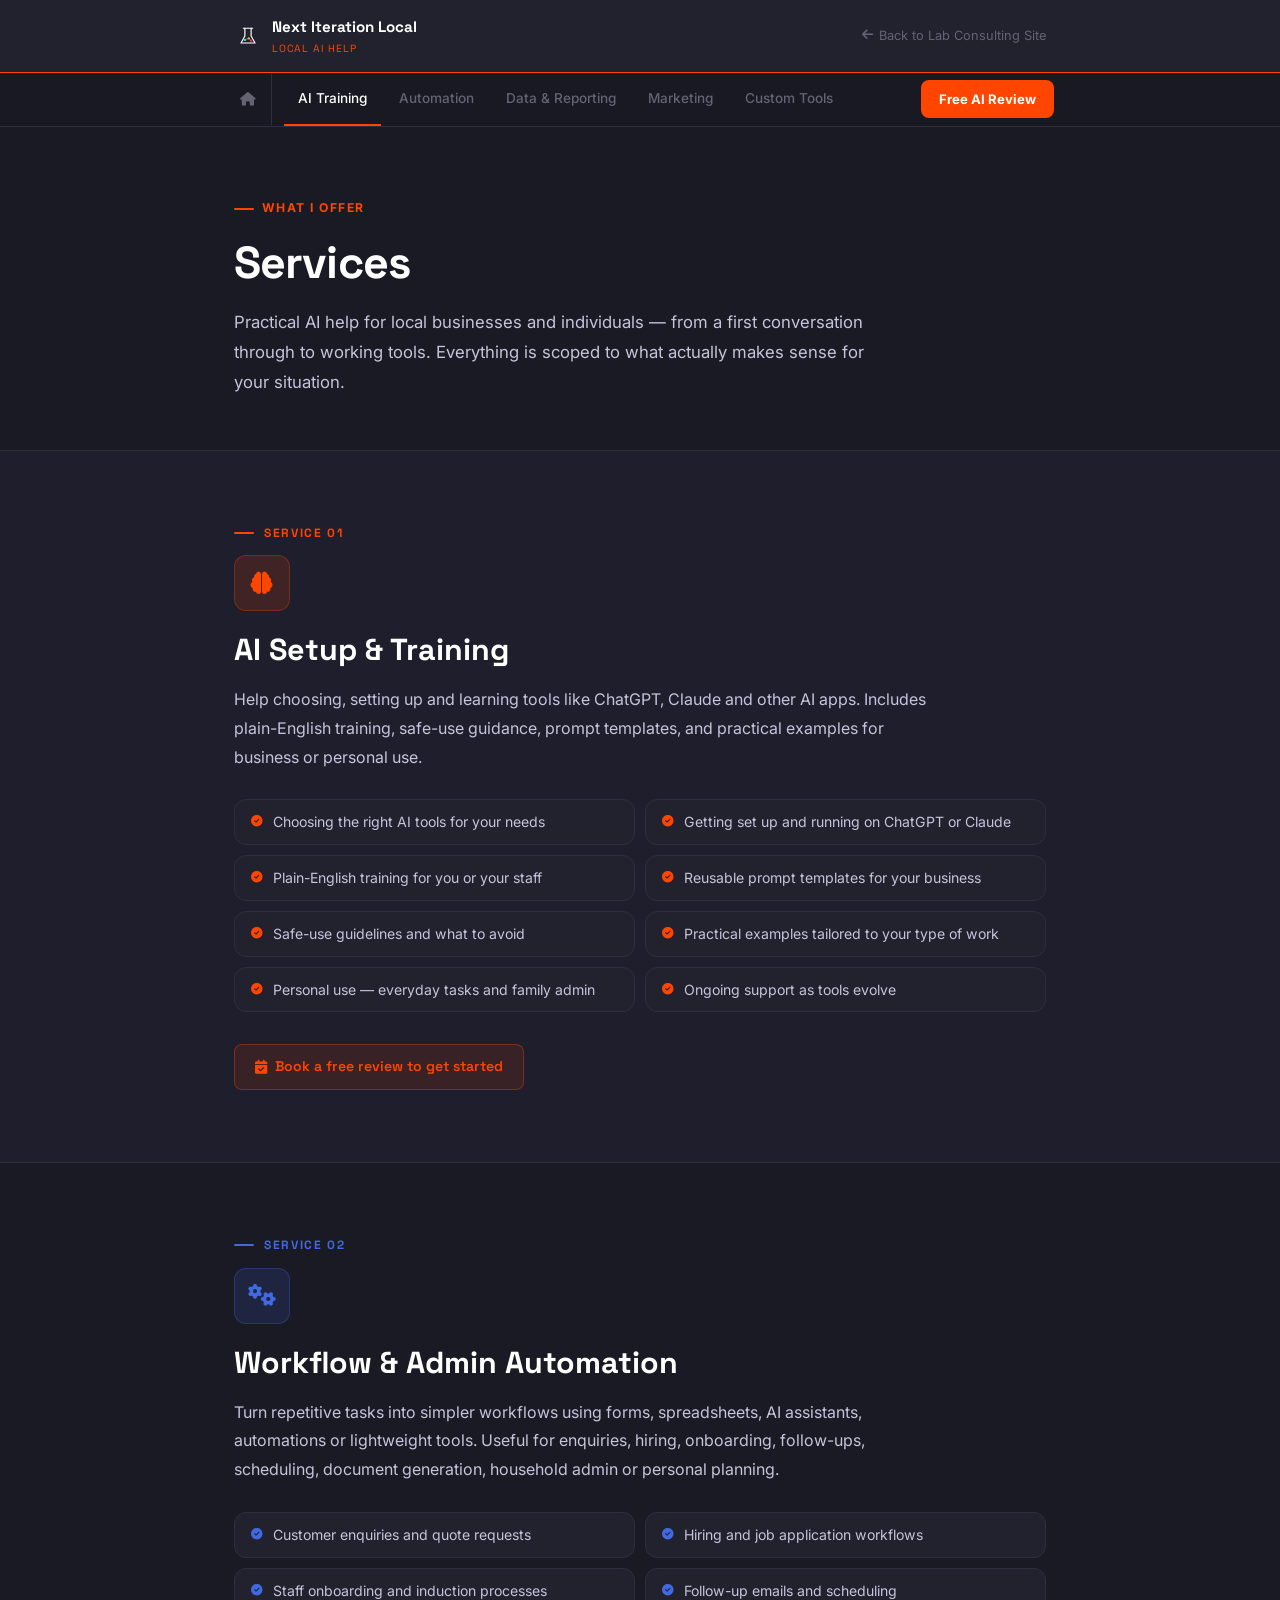
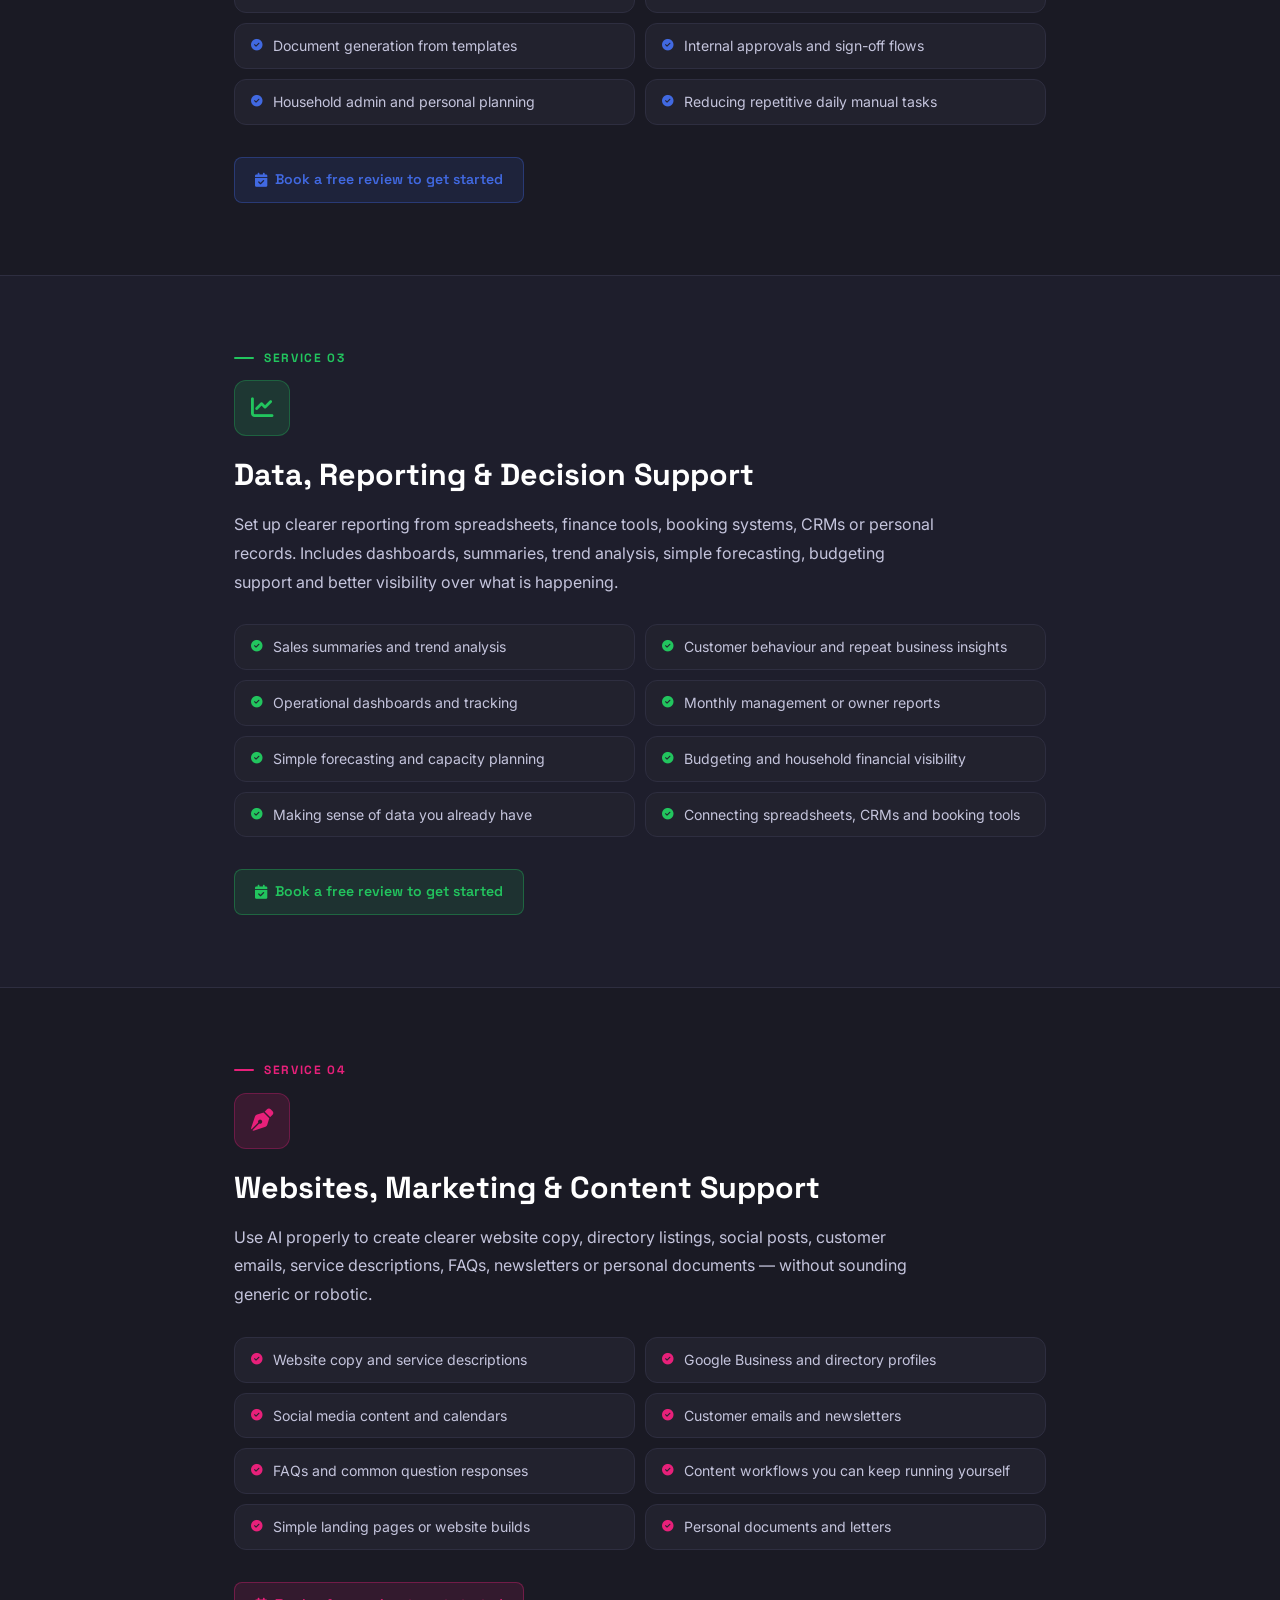
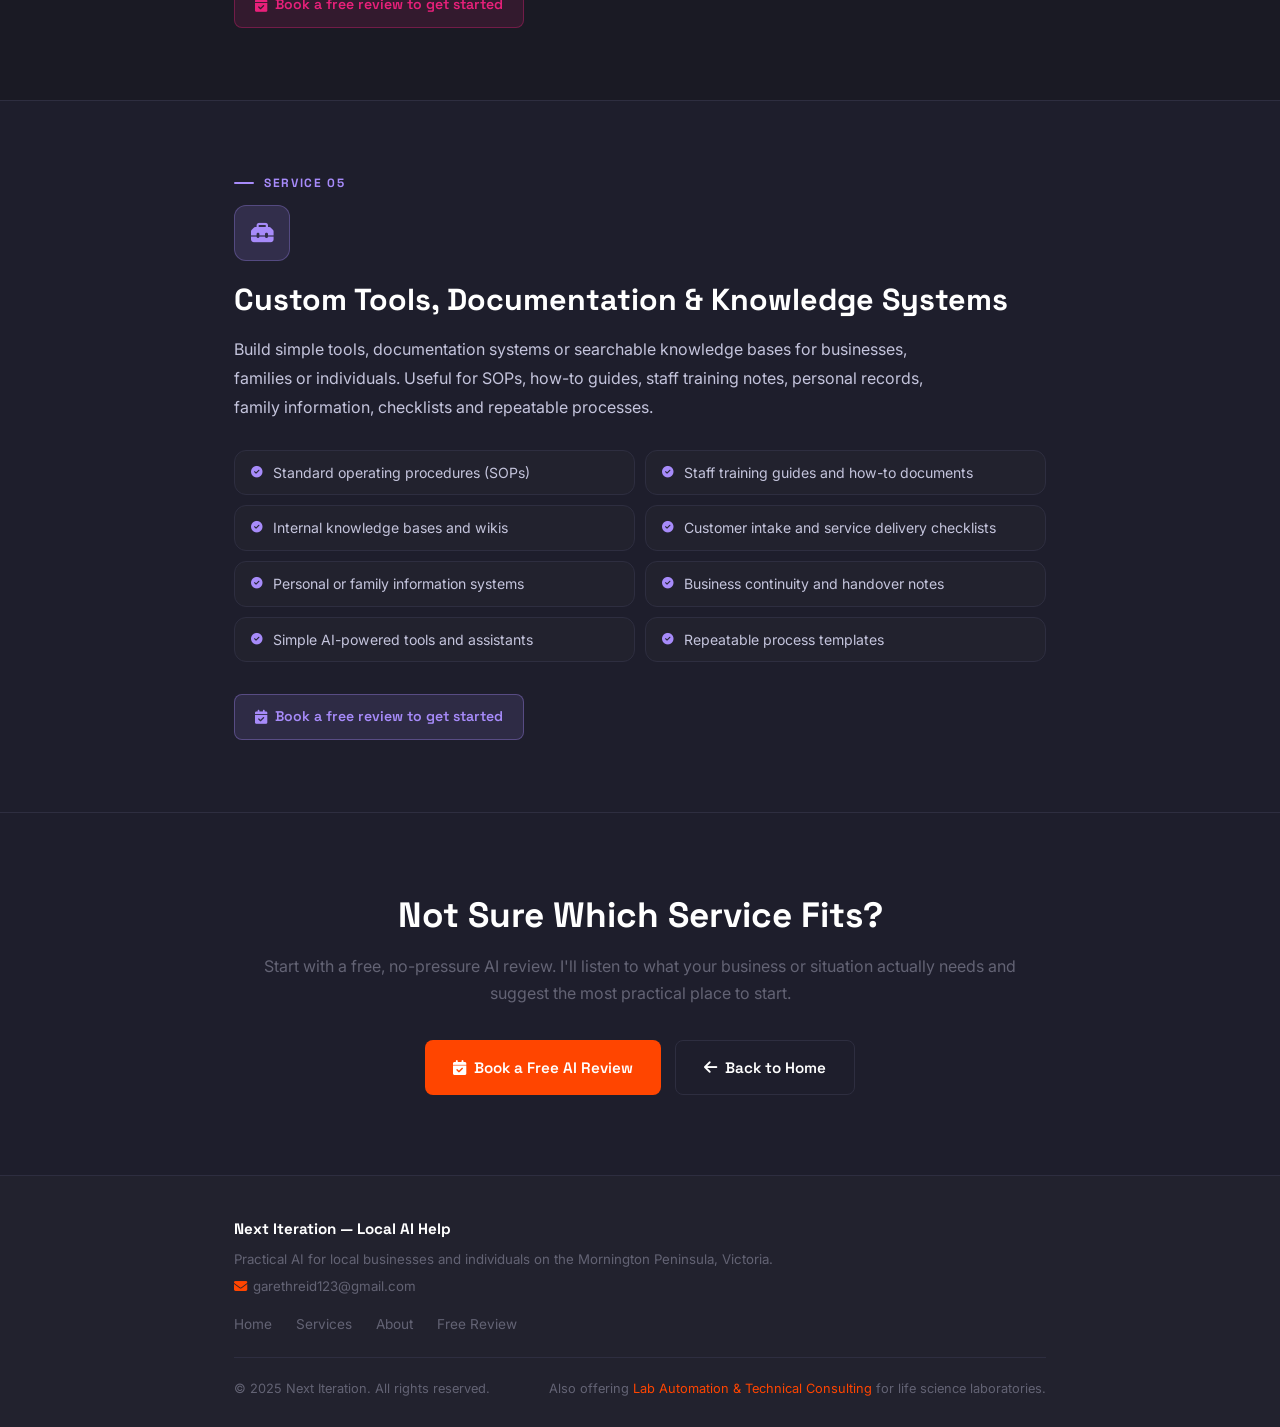
==== services/index.html @ e6770aca "Rollback top old site" ====
<!DOCTYPE html>
<html lang="en-AU">
<head>
  <meta charset="UTF-8" />
  <meta name="viewport" content="width=device-width, initial-scale=1.0" />

  <title>Services — AI Help for Local Businesses | Next Iteration</title>
  <meta name="description" content="AI setup and training, workflow automation, data reporting, marketing support and custom tools for local businesses and individuals on the Mornington Peninsula." />
  <meta name="author" content="Gareth Reid" />
  <meta name="robots" content="index, follow" />
  <link rel="canonical" href="https://local.next-iteration.com/services/" />

  <meta property="og:type" content="website" />
  <meta property="og:site_name" content="Next Iteration — Local AI Help" />
  <meta property="og:title" content="Services — Practical AI Help for Local Businesses" />
  <meta property="og:description" content="AI setup, workflow automation, data reporting, marketing support and custom tools for local businesses on the Mornington Peninsula." />
  <meta property="og:url" content="https://local.next-iteration.com/services/" />
  <meta property="og:image" content="https://local.next-iteration.com/assets/og-image.jpg" />
  <meta property="og:locale" content="en_AU" />

  <meta name="twitter:card" content="summary_large_image" />
  <meta name="twitter:title" content="Services — Practical AI Help for Local Businesses" />
  <meta name="twitter:description" content="AI setup, workflow automation, data reporting, marketing support and custom tools for local businesses on the Mornington Peninsula." />
  <meta name="twitter:image" content="https://local.next-iteration.com/assets/og-image.jpg" />

  <link rel="icon" type="image/svg+xml" href="/assets/favicon.svg" />
  <link rel="icon" type="image/png" sizes="96x96" href="/assets/favicon-96x96.png" />
  <link rel="shortcut icon" href="/assets/favicon.ico" />
  <link rel="apple-touch-icon" sizes="180x180" href="/assets/apple-touch-icon.png" />
  <link rel="manifest" href="/manifest.json" />
  <meta name="theme-color" content="#1A1A24" />
  <meta name="apple-mobile-web-app-capable" content="yes" />
  <meta name="apple-mobile-web-app-status-bar-style" content="black-translucent" />
  <meta name="apple-mobile-web-app-title" content="Local AI Help" />

  <link rel="preconnect" href="https://fonts.googleapis.com" />
  <link rel="preconnect" href="https://fonts.gstatic.com" crossorigin />
  <link rel="dns-prefetch" href="https://cdnjs.cloudflare.com" />
  <link href="https://fonts.googleapis.com/css2?family=Space+Grotesk:wght@300;400;500;600;700&family=Inter:wght@300;400;500;600&display=swap" rel="stylesheet" />
  <link rel="stylesheet" href="https://cdnjs.cloudflare.com/ajax/libs/font-awesome/6.5.0/css/all.min.css" />

  <script async src="https://www.googletagmanager.com/gtag/js?id=G-XXXXXXXXXX"></script>
  <script>window.dataLayer=window.dataLayer||[];function gtag(){dataLayer.push(arguments);}gtag('js',new Date());gtag('config','G-XXXXXXXXXX');</script>

  <script type="application/ld+json">
  {
    "@context": "https://schema.org",
    "@type": "ItemList",
    "name": "AI Help Services — Next Iteration Local",
    "url": "https://local.next-iteration.com/services/",
    "numberOfItems": 5,
    "itemListElement": [
      { "@type": "ListItem", "position": 1, "name": "AI Setup & Training" },
      { "@type": "ListItem", "position": 2, "name": "Workflow & Admin Automation" },
      { "@type": "ListItem", "position": 3, "name": "Data, Reporting & Decision Support" },
      { "@type": "ListItem", "position": 4, "name": "Websites, Marketing & Content Support" },
      { "@type": "ListItem", "position": 5, "name": "Custom Tools, Documentation & Knowledge Systems" }
    ]
  }
  </script>

  <style>
    :root {
      --bg:         #1A1A24;
      --bg-alt:     #1E1E2C;
      --card:       #22222E;
      --border:     #2E2E40;
      --main:       #FF4500;
      --main2:      #4169e1;
      --teal:       #192fb0;
      --teal-dim:   #d1d5ef;
      --pink:       #E8207A;
      --pink-dim:   rgba(232,32,122,0.12);
      --green:      #22c55e;
      --white:      #FFFFFF;
      --muted:      #636374;
      --light:      #C4C4DC;
      --radius:     12px;
      --radius-lg:  20px;
      --transition: 0.3s ease;
    }

    *, *::before, *::after { box-sizing: border-box; margin: 0; padding: 0; }
    html { scroll-behavior: smooth; }
    body {
      font-family: 'Inter', sans-serif;
      background: var(--bg);
      color: var(--white);
      line-height: 1.7;
      overflow-x: hidden;
      font-size: 1rem;
    }
    h1, h2, h3, h4 { font-family: 'Space Grotesk', sans-serif; line-height: 1.25; }
    a { text-decoration: none; color: inherit; }
    img { max-width: 100%; display: block; }
    ul { list-style: none; }

    .container { max-width: 860px; margin: 0 auto; padding: 0 24px; }

    /* Skip link */
    .sr-skip {
      position: absolute; left: -9999px; top: auto; width: 1px; height: 1px; overflow: hidden;
    }
    .sr-skip:focus {
      position: fixed; top: 0; left: 0; width: auto; height: auto;
      padding: 12px 20px; background: var(--main); color: #fff;
      font-weight: 700; font-size: 0.9rem; z-index: 9999; border-radius: 0 0 8px 0;
    }

    /* Top bar */
    .top-bar {
      background: var(--card);
      border-bottom: 1px solid var(--main);
      padding: 14px 0;
    }
    .top-bar-inner {
      display: flex; align-items: center; justify-content: space-between;
      max-width: 860px; margin: 0 auto; padding: 0 24px;
    }
    .top-bar-brand {
      display: flex; align-items: center; gap: 10px;
      font-family: 'Space Grotesk', sans-serif; font-size: 0.95rem; font-weight: 700;
    }
    .top-bar-brand span {
      display: block; font-size: 0.65rem; font-weight: 400;
      color: var(--main); letter-spacing: 0.08em; text-transform: uppercase;
    }
    .top-bar-back {
      font-size: 0.8rem; color: var(--muted);
      display: flex; align-items: center; gap: 6px; transition: color var(--transition);
    }
    .top-bar-back:hover { color: var(--light); }

    /* Quick-links nav */
    .quick-links-wrap {
      position: sticky; top: 0; z-index: 90;
      background: rgba(26,26,36,0.97);
      backdrop-filter: blur(12px);
      border-bottom: 1px solid var(--border);
    }
    .quick-links {
      display: flex; align-items: center; gap: 4px;
      max-width: 860px; margin: 0 auto; padding: 0 16px;
      overflow-x: auto; scrollbar-width: none;
    }
    .quick-links::-webkit-scrollbar { display: none; }
    .quick-links a {
      display: block; padding: 14px 14px; font-size: 0.85rem; font-weight: 500;
      color: var(--muted); white-space: nowrap;
      border-bottom: 2px solid transparent;
      transition: color var(--transition), border-color var(--transition);
    }
    .quick-links a:hover { color: var(--white); border-color: var(--main); }
    .quick-links .ql-home {
      color: var(--muted); border-bottom: none;
      padding-right: 16px; border-right: 1px solid var(--border); margin-right: 8px;
    }
    .quick-links .ql-home:hover { color: var(--light); border-bottom: none; }
    .quick-links .ql-cta {
      margin-left: auto; background: var(--main); color: #fff;
      padding: 8px 18px; border-radius: 8px; font-weight: 700; font-size: 0.82rem;
      flex-shrink: 0; border-bottom: none !important;
      transition: opacity var(--transition), transform var(--transition);
    }
    .quick-links .ql-cta:hover { opacity: 0.9; transform: translateY(-1px); }

    /* Page header */
    .page-header {
      padding: 64px 0 52px;
      background: var(--bg);
      border-bottom: 1px solid var(--border);
    }
    .page-header .section-label {
      display: inline-flex; align-items: center; gap: 8px;
      font-size: 0.76rem; font-weight: 700; letter-spacing: 0.12em;
      text-transform: uppercase; color: var(--main); margin-bottom: 16px;
    }
    .page-header .section-label::before {
      content: ''; display: block; width: 20px; height: 2px;
      background: var(--main); border-radius: 2px;
    }
    .page-header h1 {
      font-size: clamp(1.9rem, 5vw, 2.8rem); font-weight: 700;
      color: var(--white); margin-bottom: 16px; letter-spacing: -0.02em;
    }
    .page-header .lead {
      font-size: 1.05rem; color: var(--light); line-height: 1.8; max-width: 640px;
    }

    /* Service sections */
    .service-section {
      padding: 72px 0;
      border-bottom: 1px solid var(--border);
    }
    .service-section:nth-child(even) { background: var(--bg-alt); }
    .service-section:last-of-type { border-bottom: none; }

    .service-number {
      font-family: 'Space Grotesk', sans-serif;
      font-size: 0.75rem; font-weight: 700; letter-spacing: 0.14em;
      text-transform: uppercase; color: var(--svc-color, var(--main));
      margin-bottom: 12px; display: flex; align-items: center; gap: 10px;
    }
    .service-number::before {
      content: ''; display: block; width: 20px; height: 2px;
      background: var(--svc-color, var(--main)); border-radius: 2px;
    }

    .service-icon-wrap {
      width: 56px; height: 56px; border-radius: var(--radius);
      background: color-mix(in oklab, var(--svc-color, var(--main)) 15%, transparent);
      color: var(--svc-color, var(--main));
      display: flex; align-items: center; justify-content: center;
      font-size: 1.4rem; margin-bottom: 20px;
      border: 1px solid color-mix(in oklab, var(--svc-color, var(--main)) 30%, transparent);
    }

    .service-section h2 {
      font-size: clamp(1.4rem, 3.5vw, 1.9rem); font-weight: 700;
      color: var(--white); margin-bottom: 16px;
    }

    .service-desc {
      font-size: 1rem; color: var(--light); line-height: 1.8;
      margin-bottom: 28px; max-width: 700px;
    }

    .service-uses {
      display: grid;
      grid-template-columns: repeat(2, 1fr);
      gap: 10px;
      margin-bottom: 32px;
    }

    .use-item {
      display: flex; align-items: flex-start; gap: 10px;
      background: var(--card); border: 1px solid var(--border);
      border-radius: var(--radius); padding: 12px 16px;
      font-size: 0.88rem; color: var(--light); line-height: 1.4;
      transition: border-color var(--transition);
    }
    .use-item:hover { border-color: var(--svc-color, var(--main)); }
    .use-item i {
      color: var(--svc-color, var(--main));
      font-size: 0.72rem; margin-top: 4px; flex-shrink: 0;
    }

    /* CTA strip */
    .service-cta {
      display: inline-flex; align-items: center; gap: 8px;
      background: color-mix(in oklab, var(--svc-color, var(--main)) 12%, transparent);
      border: 1px solid color-mix(in oklab, var(--svc-color, var(--main)) 35%, transparent);
      color: var(--svc-color, var(--main));
      padding: 10px 20px; border-radius: 8px;
      font-family: 'Space Grotesk', sans-serif; font-size: 0.88rem; font-weight: 600;
      transition: background var(--transition);
    }
    .service-cta:hover {
      background: color-mix(in oklab, var(--svc-color, var(--main)) 20%, transparent);
    }

    /* Bottom CTA section */
    .cta-section {
      padding: 80px 0; background: var(--bg-alt); text-align: center;
    }
    .cta-section h2 {
      font-size: clamp(1.5rem, 4vw, 2.2rem); font-weight: 700;
      margin-bottom: 16px;
    }
    .cta-section p { font-size: 1rem; color: var(--muted); margin-bottom: 32px; }

    .btn {
      display: inline-flex; align-items: center; gap: 8px;
      padding: 14px 28px; border-radius: 8px;
      font-family: 'Space Grotesk', sans-serif; font-size: 0.95rem; font-weight: 600;
      cursor: pointer; transition: var(--transition); border: none;
    }
    .btn-primary { background: var(--main); color: #fff; }
    .btn-primary:hover { opacity: 0.9; transform: translateY(-2px); box-shadow: 0 8px 24px rgba(255,69,0,0.3); }
    .btn-outline {
      background: transparent; color: var(--white);
      border: 1.5px solid var(--border);
    }
    .btn-outline:hover { border-color: var(--light); transform: translateY(-2px); }

    /* Footer */
    .local-footer {
      background: var(--card); border-top: 1px solid var(--border); padding: 40px 0 28px;
    }
    .local-footer-inner {
      max-width: 860px; margin: 0 auto; padding: 0 24px;
      display: flex; flex-direction: column; gap: 20px;
    }
    .local-footer-top {
      display: flex; align-items: center; justify-content: space-between;
      flex-wrap: wrap; gap: 16px;
    }
    .local-footer-links { display: flex; gap: 24px; flex-wrap: wrap; }
    .local-footer-links a { font-size: 0.85rem; color: var(--muted); transition: color var(--transition); }
    .local-footer-links a:hover { color: var(--main); }
    .local-footer-bottom {
      border-top: 1px solid var(--border); padding-top: 20px;
      display: flex; justify-content: space-between; align-items: center;
      flex-wrap: wrap; gap: 12px;
    }
    .local-footer-bottom p { font-size: 0.8rem; color: var(--muted); }

    /* Reveal */
    .reveal { opacity: 0; transform: translateY(24px); transition: opacity 0.55s ease, transform 0.55s ease; }
    .reveal.visible { opacity: 1; transform: translateY(0); }

    /* Responsive */
    @media (max-width: 768px) {
      .service-uses { grid-template-columns: 1fr; }
      .service-section { padding: 52px 0; }
      .top-bar-back span { display: none; }
    }
    @media (max-width: 480px) {
      .page-header { padding: 48px 0 36px; }
    }
  </style>
</head>
<body>

  <a href="#main-content" class="sr-skip">Skip to main content</a>

  <header class="top-bar" role="banner">
    <div class="top-bar-inner">
      <a href="/" class="top-bar-brand" aria-label="Next Iteration — Local AI Help, home">
        <svg width="28" height="28" viewBox="0 0 36 36" fill="none" xmlns="http://www.w3.org/2000/svg" aria-hidden="true" focusable="false">
          <rect width="36" height="36" rx="8" fill="#22222E"/>
          <path d="M14 8V18L9 27H27L22 18V8" stroke="white" stroke-width="1.5" stroke-linecap="round" stroke-linejoin="round"/>
          <line x1="12" y1="8" x2="24" y2="8" stroke="white" stroke-width="1.5" stroke-linecap="round"/>
          <circle cx="14" cy="23" r="1.5" fill="#4ECDC4"/>
          <circle cx="19" cy="21" r="1.5" fill="#F5B800"/>
          <circle cx="22" cy="24" r="1.5" fill="#E8207A"/>
          <line x1="14" y1="23" x2="19" y2="21" stroke="#4ECDC4" stroke-width="0.8"/>
          <line x1="19" y1="21" x2="22" y2="24" stroke="#F5B800" stroke-width="0.8"/>
        </svg>
        <div>
          Next Iteration Local
          <span>Local AI Help</span>
        </div>
      </a>
      <a href="https://next-iteration.com" class="top-bar-back" rel="noopener">
        <i class="fa-solid fa-arrow-left" aria-hidden="true"></i>
        <span>Back to Lab Consulting Site</span>
      </a>
    </div>
  </header>

  <div class="quick-links-wrap">
    <nav class="quick-links" aria-label="Page sections">
      <a href="/" class="ql-home"><i class="fa-solid fa-house" aria-hidden="true"></i></a>
      <a href="#ai-training">AI Training</a>
      <a href="#automation">Automation</a>
      <a href="#data-reporting">Data & Reporting</a>
      <a href="#marketing">Marketing</a>
      <a href="#custom-tools">Custom Tools</a>
      <a href="/#get-started" class="ql-cta">Free AI Review</a>
    </nav>
  </div>

  <main id="main-content">

    <!-- ─── Page header ──────────────────────────────────────────────────────── -->
    <div class="page-header">
      <div class="container reveal">
        <div class="section-label">What I Offer</div>
        <h1>Services</h1>
        <p class="lead">Practical AI help for local businesses and individuals — from a first conversation through to working tools. Everything is scoped to what actually makes sense for your situation.</p>
      </div>
    </div>

    <!-- ─── 1. AI Setup & Training ───────────────────────────────────────────── -->
    <section class="service-section" id="ai-training" style="--svc-color: var(--main);">
      <div class="container reveal">
        <div class="service-number">Service 01</div>
        <div class="service-icon-wrap" aria-hidden="true"><i class="fa-solid fa-brain" aria-hidden="true"></i></div>
        <h2>AI Setup &amp; Training</h2>
        <p class="service-desc">Help choosing, setting up and learning tools like ChatGPT, Claude and other AI apps. Includes plain-English training, safe-use guidance, prompt templates, and practical examples for business or personal use.</p>
        <div class="service-uses">
          <div class="use-item"><i class="fa-solid fa-circle-check" aria-hidden="true"></i> Choosing the right AI tools for your needs</div>
          <div class="use-item"><i class="fa-solid fa-circle-check" aria-hidden="true"></i> Getting set up and running on ChatGPT or Claude</div>
          <div class="use-item"><i class="fa-solid fa-circle-check" aria-hidden="true"></i> Plain-English training for you or your staff</div>
          <div class="use-item"><i class="fa-solid fa-circle-check" aria-hidden="true"></i> Reusable prompt templates for your business</div>
          <div class="use-item"><i class="fa-solid fa-circle-check" aria-hidden="true"></i> Safe-use guidelines and what to avoid</div>
          <div class="use-item"><i class="fa-solid fa-circle-check" aria-hidden="true"></i> Practical examples tailored to your type of work</div>
          <div class="use-item"><i class="fa-solid fa-circle-check" aria-hidden="true"></i> Personal use — everyday tasks and family admin</div>
          <div class="use-item"><i class="fa-solid fa-circle-check" aria-hidden="true"></i> Ongoing support as tools evolve</div>
        </div>
        <a href="/#get-started" class="service-cta"><i class="fa-solid fa-calendar-check" aria-hidden="true"></i> Book a free review to get started</a>
      </div>
    </section>

    <!-- ─── 2. Workflow & Admin Automation ───────────────────────────────────── -->
    <section class="service-section" id="automation" style="--svc-color: var(--main2);">
      <div class="container reveal">
        <div class="service-number">Service 02</div>
        <div class="service-icon-wrap" aria-hidden="true"><i class="fa-solid fa-gears" aria-hidden="true"></i></div>
        <h2>Workflow &amp; Admin Automation</h2>
        <p class="service-desc">Turn repetitive tasks into simpler workflows using forms, spreadsheets, AI assistants, automations or lightweight tools. Useful for enquiries, hiring, onboarding, follow-ups, scheduling, document generation, household admin or personal planning.</p>
        <div class="service-uses">
          <div class="use-item"><i class="fa-solid fa-circle-check" aria-hidden="true"></i> Customer enquiries and quote requests</div>
          <div class="use-item"><i class="fa-solid fa-circle-check" aria-hidden="true"></i> Hiring and job application workflows</div>
          <div class="use-item"><i class="fa-solid fa-circle-check" aria-hidden="true"></i> Staff onboarding and induction processes</div>
          <div class="use-item"><i class="fa-solid fa-circle-check" aria-hidden="true"></i> Follow-up emails and scheduling</div>
          <div class="use-item"><i class="fa-solid fa-circle-check" aria-hidden="true"></i> Document generation from templates</div>
          <div class="use-item"><i class="fa-solid fa-circle-check" aria-hidden="true"></i> Internal approvals and sign-off flows</div>
          <div class="use-item"><i class="fa-solid fa-circle-check" aria-hidden="true"></i> Household admin and personal planning</div>
          <div class="use-item"><i class="fa-solid fa-circle-check" aria-hidden="true"></i> Reducing repetitive daily manual tasks</div>
        </div>
        <a href="/#get-started" class="service-cta"><i class="fa-solid fa-calendar-check" aria-hidden="true"></i> Book a free review to get started</a>
      </div>
    </section>

    <!-- ─── 3. Data, Reporting & Decision Support ─────────────────────────────── -->
    <section class="service-section" id="data-reporting" style="--svc-color: #22c55e;">
      <div class="container reveal">
        <div class="service-number">Service 03</div>
        <div class="service-icon-wrap" aria-hidden="true"><i class="fa-solid fa-chart-line" aria-hidden="true"></i></div>
        <h2>Data, Reporting &amp; Decision Support</h2>
        <p class="service-desc">Set up clearer reporting from spreadsheets, finance tools, booking systems, CRMs or personal records. Includes dashboards, summaries, trend analysis, simple forecasting, budgeting support and better visibility over what is happening.</p>
        <div class="service-uses">
          <div class="use-item"><i class="fa-solid fa-circle-check" aria-hidden="true"></i> Sales summaries and trend analysis</div>
          <div class="use-item"><i class="fa-solid fa-circle-check" aria-hidden="true"></i> Customer behaviour and repeat business insights</div>
          <div class="use-item"><i class="fa-solid fa-circle-check" aria-hidden="true"></i> Operational dashboards and tracking</div>
          <div class="use-item"><i class="fa-solid fa-circle-check" aria-hidden="true"></i> Monthly management or owner reports</div>
          <div class="use-item"><i class="fa-solid fa-circle-check" aria-hidden="true"></i> Simple forecasting and capacity planning</div>
          <div class="use-item"><i class="fa-solid fa-circle-check" aria-hidden="true"></i> Budgeting and household financial visibility</div>
          <div class="use-item"><i class="fa-solid fa-circle-check" aria-hidden="true"></i> Making sense of data you already have</div>
          <div class="use-item"><i class="fa-solid fa-circle-check" aria-hidden="true"></i> Connecting spreadsheets, CRMs and booking tools</div>
        </div>
        <a href="/#get-started" class="service-cta"><i class="fa-solid fa-calendar-check" aria-hidden="true"></i> Book a free review to get started</a>
      </div>
    </section>

    <!-- ─── 4. Websites, Marketing & Content Support ──────────────────────────── -->
    <section class="service-section" id="marketing" style="--svc-color: var(--pink);">
      <div class="container reveal">
        <div class="service-number">Service 04</div>
        <div class="service-icon-wrap" aria-hidden="true"><i class="fa-solid fa-pen-nib" aria-hidden="true"></i></div>
        <h2>Websites, Marketing &amp; Content Support</h2>
        <p class="service-desc">Use AI properly to create clearer website copy, directory listings, social posts, customer emails, service descriptions, FAQs, newsletters or personal documents — without sounding generic or robotic.</p>
        <div class="service-uses">
          <div class="use-item"><i class="fa-solid fa-circle-check" aria-hidden="true"></i> Website copy and service descriptions</div>
          <div class="use-item"><i class="fa-solid fa-circle-check" aria-hidden="true"></i> Google Business and directory profiles</div>
          <div class="use-item"><i class="fa-solid fa-circle-check" aria-hidden="true"></i> Social media content and calendars</div>
          <div class="use-item"><i class="fa-solid fa-circle-check" aria-hidden="true"></i> Customer emails and newsletters</div>
          <div class="use-item"><i class="fa-solid fa-circle-check" aria-hidden="true"></i> FAQs and common question responses</div>
          <div class="use-item"><i class="fa-solid fa-circle-check" aria-hidden="true"></i> Content workflows you can keep running yourself</div>
          <div class="use-item"><i class="fa-solid fa-circle-check" aria-hidden="true"></i> Simple landing pages or website builds</div>
          <div class="use-item"><i class="fa-solid fa-circle-check" aria-hidden="true"></i> Personal documents and letters</div>
        </div>
        <a href="/#get-started" class="service-cta"><i class="fa-solid fa-calendar-check" aria-hidden="true"></i> Book a free review to get started</a>
      </div>
    </section>

    <!-- ─── 5. Custom Tools, Documentation & Knowledge Systems ───────────────── -->
    <section class="service-section" id="custom-tools" style="--svc-color: #a78bfa;">
      <div class="container reveal">
        <div class="service-number">Service 05</div>
        <div class="service-icon-wrap" aria-hidden="true"><i class="fa-solid fa-toolbox" aria-hidden="true"></i></div>
        <h2>Custom Tools, Documentation &amp; Knowledge Systems</h2>
        <p class="service-desc">Build simple tools, documentation systems or searchable knowledge bases for businesses, families or individuals. Useful for SOPs, how-to guides, staff training notes, personal records, family information, checklists and repeatable processes.</p>
        <div class="service-uses">
          <div class="use-item"><i class="fa-solid fa-circle-check" aria-hidden="true"></i> Standard operating procedures (SOPs)</div>
          <div class="use-item"><i class="fa-solid fa-circle-check" aria-hidden="true"></i> Staff training guides and how-to documents</div>
          <div class="use-item"><i class="fa-solid fa-circle-check" aria-hidden="true"></i> Internal knowledge bases and wikis</div>
          <div class="use-item"><i class="fa-solid fa-circle-check" aria-hidden="true"></i> Customer intake and service delivery checklists</div>
          <div class="use-item"><i class="fa-solid fa-circle-check" aria-hidden="true"></i> Personal or family information systems</div>
          <div class="use-item"><i class="fa-solid fa-circle-check" aria-hidden="true"></i> Business continuity and handover notes</div>
          <div class="use-item"><i class="fa-solid fa-circle-check" aria-hidden="true"></i> Simple AI-powered tools and assistants</div>
          <div class="use-item"><i class="fa-solid fa-circle-check" aria-hidden="true"></i> Repeatable process templates</div>
        </div>
        <a href="/#get-started" class="service-cta"><i class="fa-solid fa-calendar-check" aria-hidden="true"></i> Book a free review to get started</a>
      </div>
    </section>

    <!-- ─── CTA ──────────────────────────────────────────────────────────────── -->
    <section class="cta-section">
      <div class="container reveal">
        <h2>Not Sure Which Service Fits?</h2>
        <p>Start with a free, no-pressure AI review. I'll listen to what your business or situation actually needs and suggest the most practical place to start.</p>
        <div style="display: flex; flex-wrap: wrap; gap: 14px; justify-content: center;">
          <a href="/#get-started" class="btn btn-primary"><i class="fa-solid fa-calendar-check" aria-hidden="true"></i> Book a Free AI Review</a>
          <a href="/" class="btn btn-outline"><i class="fa-solid fa-arrow-left" aria-hidden="true"></i> Back to Home</a>
        </div>
      </div>
    </section>

  </main>

  <footer class="local-footer" role="contentinfo">
    <div class="local-footer-inner">
      <div class="local-footer-top">
        <div>
          <div style="font-family: 'Space Grotesk', sans-serif; font-weight: 700; font-size: 0.95rem; margin-bottom: 6px;">Next Iteration — Local AI Help</div>
          <div style="font-size: 0.83rem; color: var(--muted);">Practical AI for local businesses and individuals on the Mornington Peninsula, Victoria.</div>
          <div style="font-size: 0.83rem; color: var(--muted); margin-top: 4px;">
            <i class="fa-solid fa-envelope" style="color: var(--main); margin-right: 6px;" aria-hidden="true"></i>garethreid123@gmail.com
          </div>
        </div>
        <div class="local-footer-links">
          <a href="/">Home</a>
          <a href="/services/">Services</a>
          <a href="/#about-gareth">About</a>
          <a href="/#get-started">Free Review</a>
        </div>
      </div>
      <div class="local-footer-bottom">
        <p>&copy; 2025 Next Iteration. All rights reserved.</p>
        <p>Also offering <a href="https://next-iteration.com" style="color: var(--main);" rel="noopener">Lab Automation &amp; Technical Consulting</a> for life science laboratories.</p>
      </div>
    </div>
  </footer>

  <script>
    const obs = new IntersectionObserver((entries) => {
      entries.forEach(e => { if (e.isIntersecting) { e.target.classList.add('visible'); obs.unobserve(e.target); } });
    }, { threshold: 0.08 });
    document.querySelectorAll('.reveal').forEach(el => obs.observe(el));

    const sections = document.querySelectorAll('section[id]');
    const qlLinks  = document.querySelectorAll('.quick-links a:not(.ql-cta):not(.ql-home)');
    const sectionObs = new IntersectionObserver((entries) => {
      entries.forEach(entry => {
        if (entry.isIntersecting) {
          const id = entry.target.getAttribute('id');
          qlLinks.forEach(l => {
            l.style.color = l.getAttribute('href') === `#${id}` ? 'var(--white)' : '';
            l.style.borderColor = l.getAttribute('href') === `#${id}` ? 'var(--main)' : '';
          });
        }
      });
    }, { threshold: 0.35 });
    sections.forEach(s => sectionObs.observe(s));

    if ('serviceWorker' in navigator) {
      window.addEventListener('load', () => { navigator.serviceWorker.register('/sw.js').catch(() => {}); });
    }
  </script>
</body>
</html>
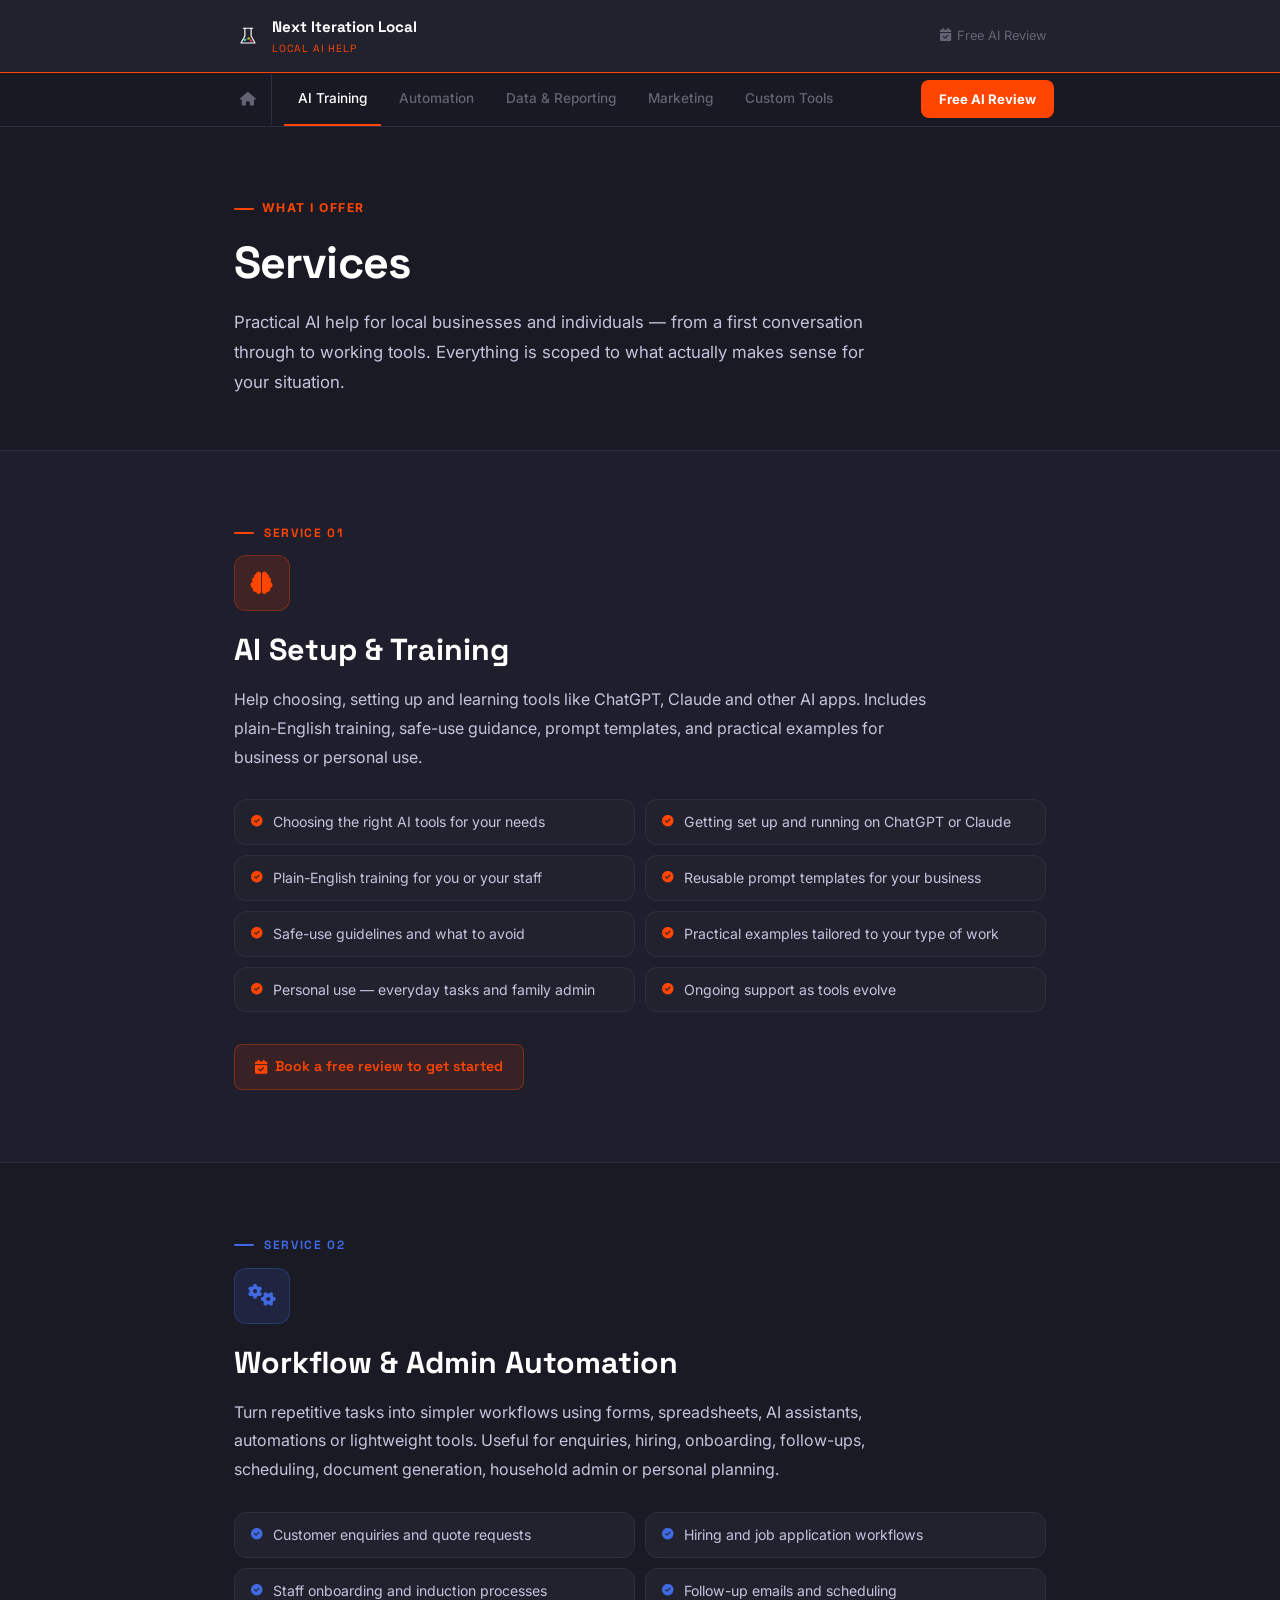
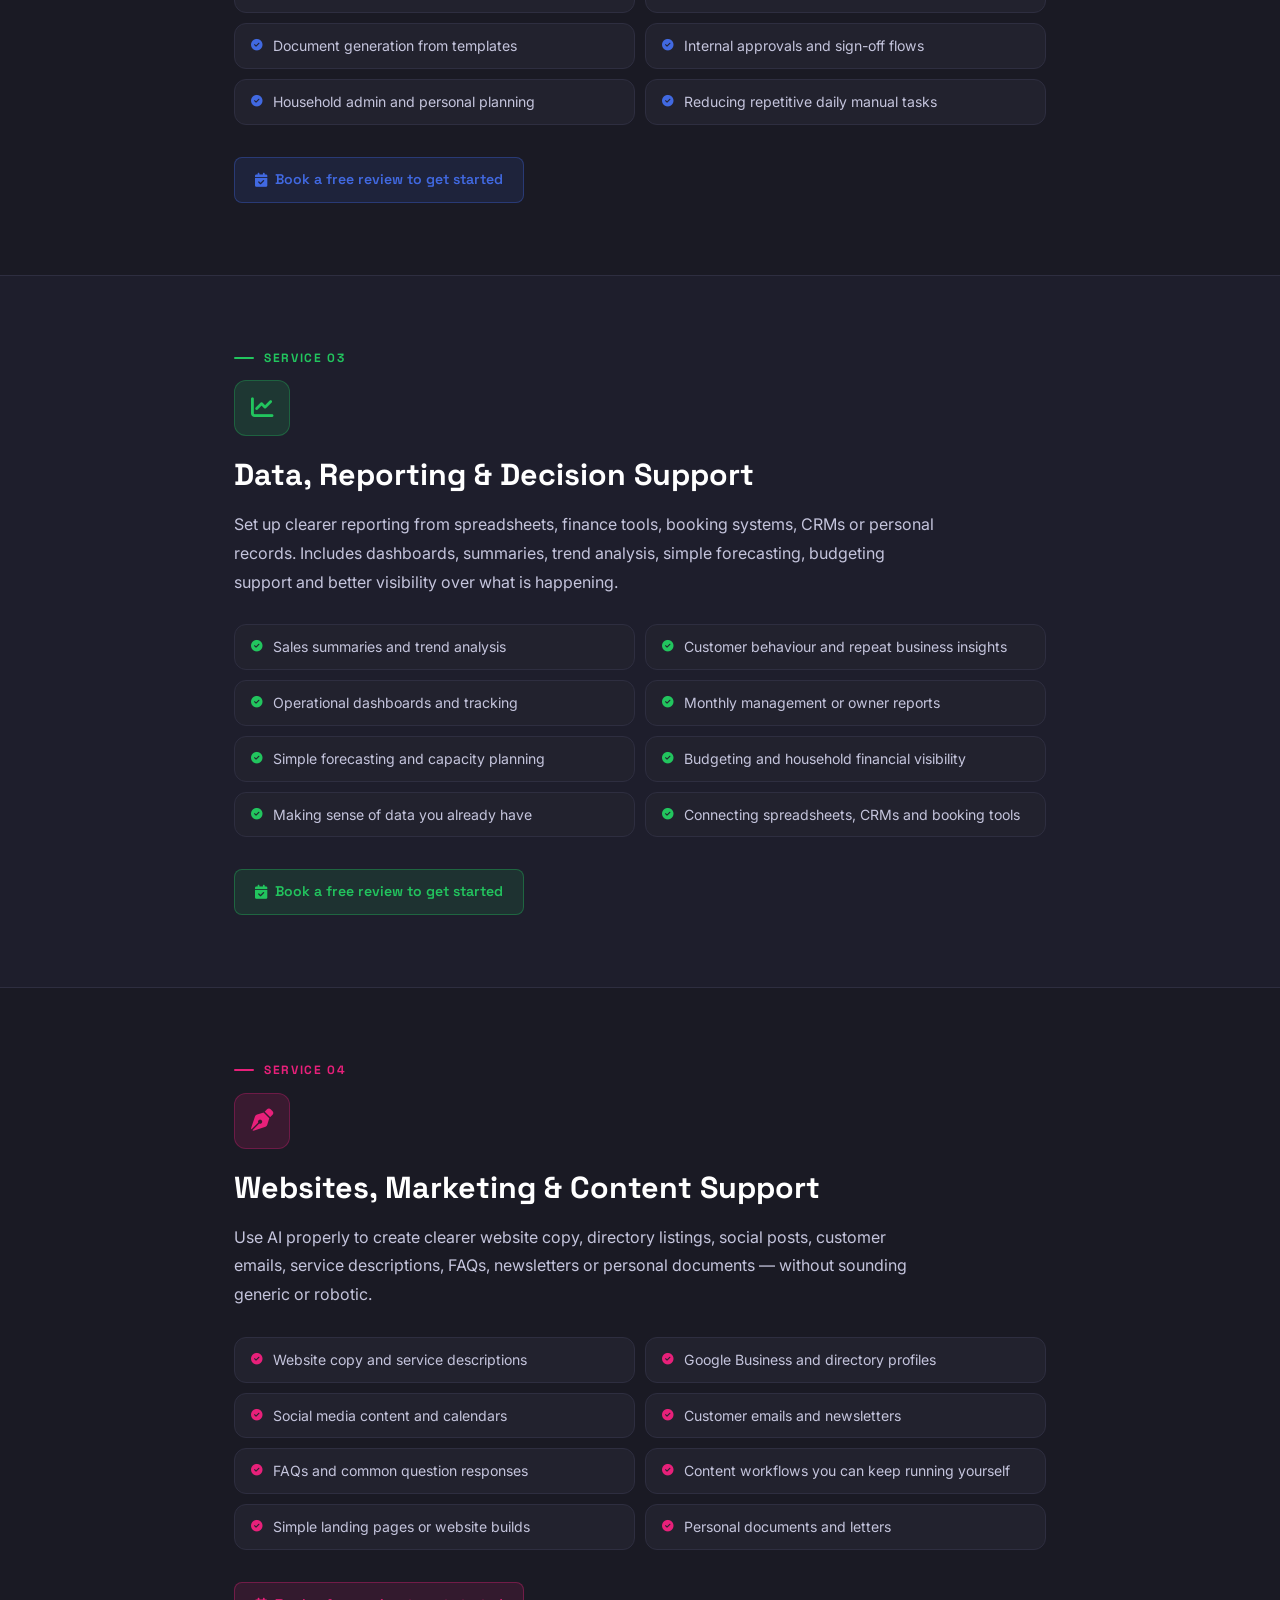
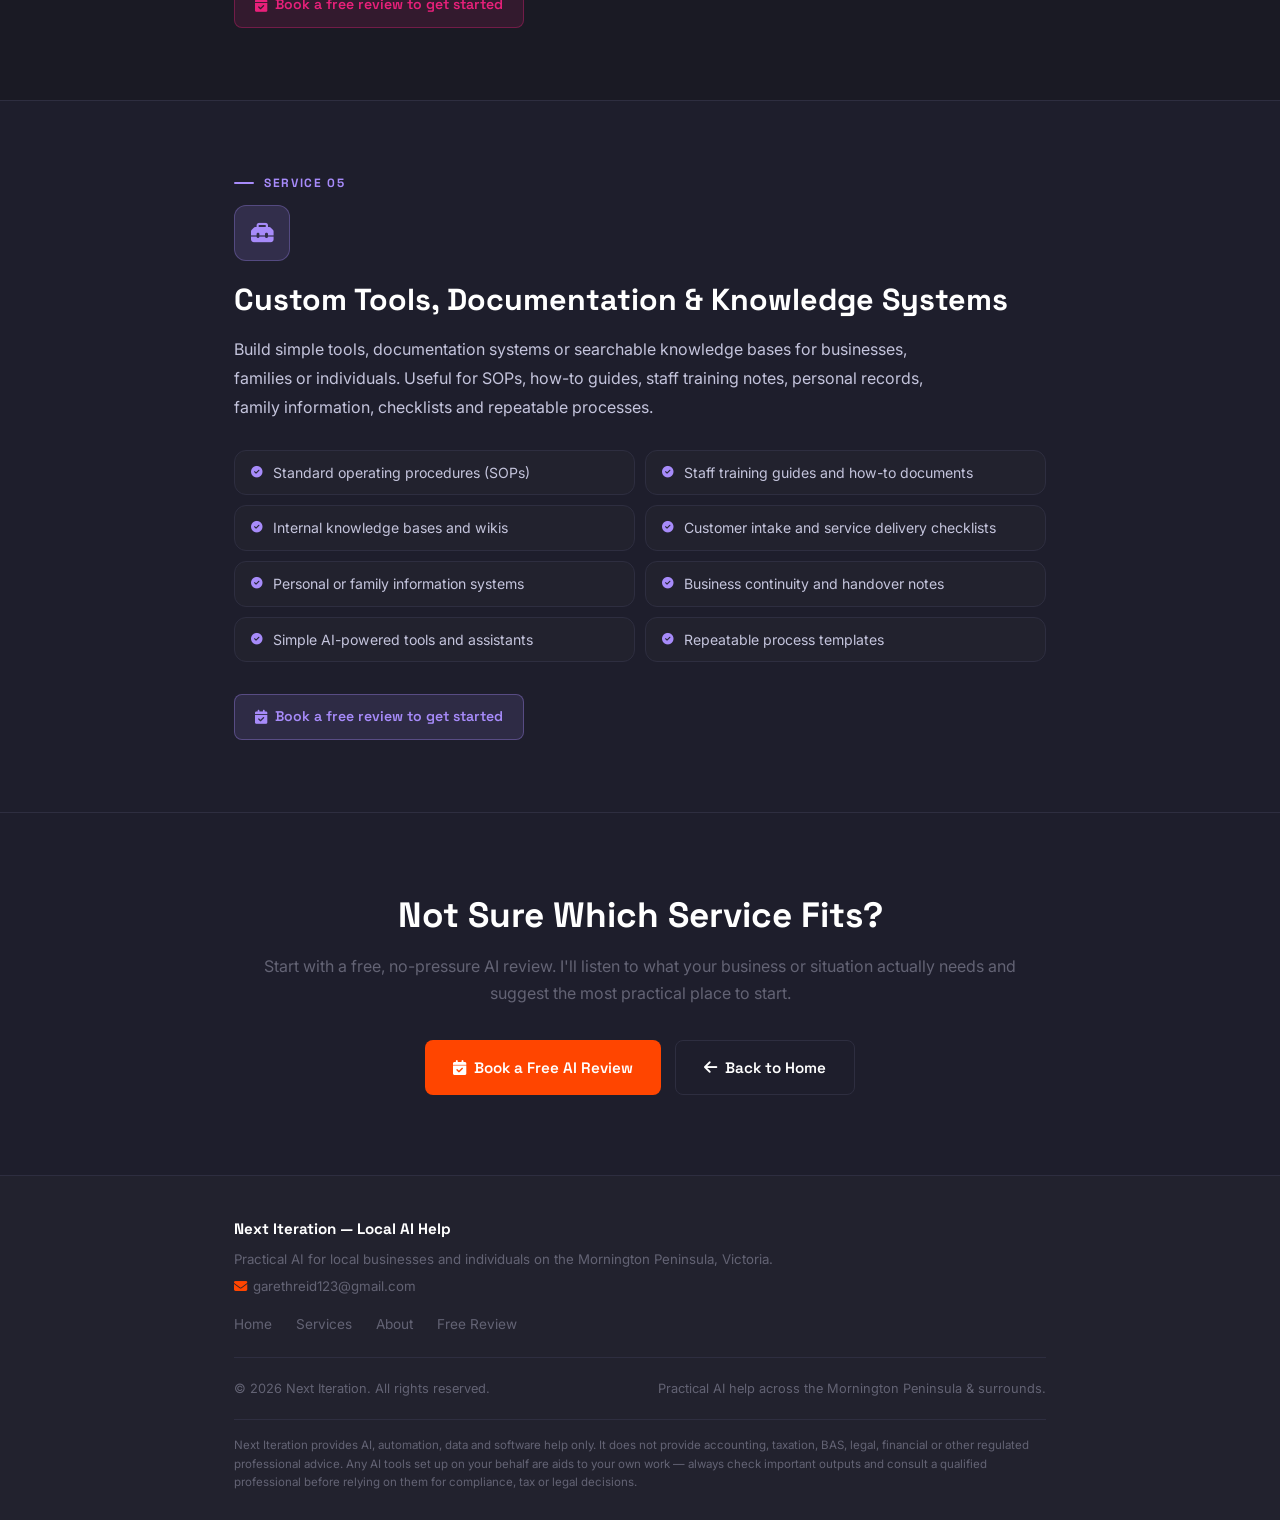
==== commit a45b8683: "AI review number 1" ====
--- a/services/index.html
+++ b/services/index.html
@@ -342,9 +342,9 @@
           <span>Local AI Help</span>
         </div>
       </a>
-      <a href="https://next-iteration.com" class="top-bar-back" rel="noopener">
-        <i class="fa-solid fa-arrow-left" aria-hidden="true"></i>
-        <span>Back to Lab Consulting Site</span>
+      <a href="/#get-started" class="top-bar-back">
+        <i class="fa-solid fa-calendar-check" aria-hidden="true"></i>
+        <span>Free AI Review</span>
       </a>
     </div>
   </header>
@@ -509,9 +509,15 @@
         </div>
       </div>
       <div class="local-footer-bottom">
-        <p>&copy; 2025 Next Iteration. All rights reserved.</p>
-        <p>Also offering <a href="https://next-iteration.com" style="color: var(--main);" rel="noopener">Lab Automation &amp; Technical Consulting</a> for life science laboratories.</p>
-      </div>
+        <p>&copy; 2026 Next Iteration. All rights reserved.</p>
+        <p>Practical AI help across the Mornington Peninsula &amp; surrounds.</p>
+      </div>
+      <p style="font-size: 0.72rem; color: var(--muted); line-height: 1.6; border-top: 1px solid var(--border); padding-top: 16px;">
+        Next Iteration provides AI, automation, data and software help only. It does not provide accounting, taxation,
+        BAS, legal, financial or other regulated professional advice. Any AI tools set up on your behalf are aids to
+        your own work — always check important outputs and consult a qualified professional before relying on them for
+        compliance, tax or legal decisions.
+      </p>
     </div>
   </footer>
 
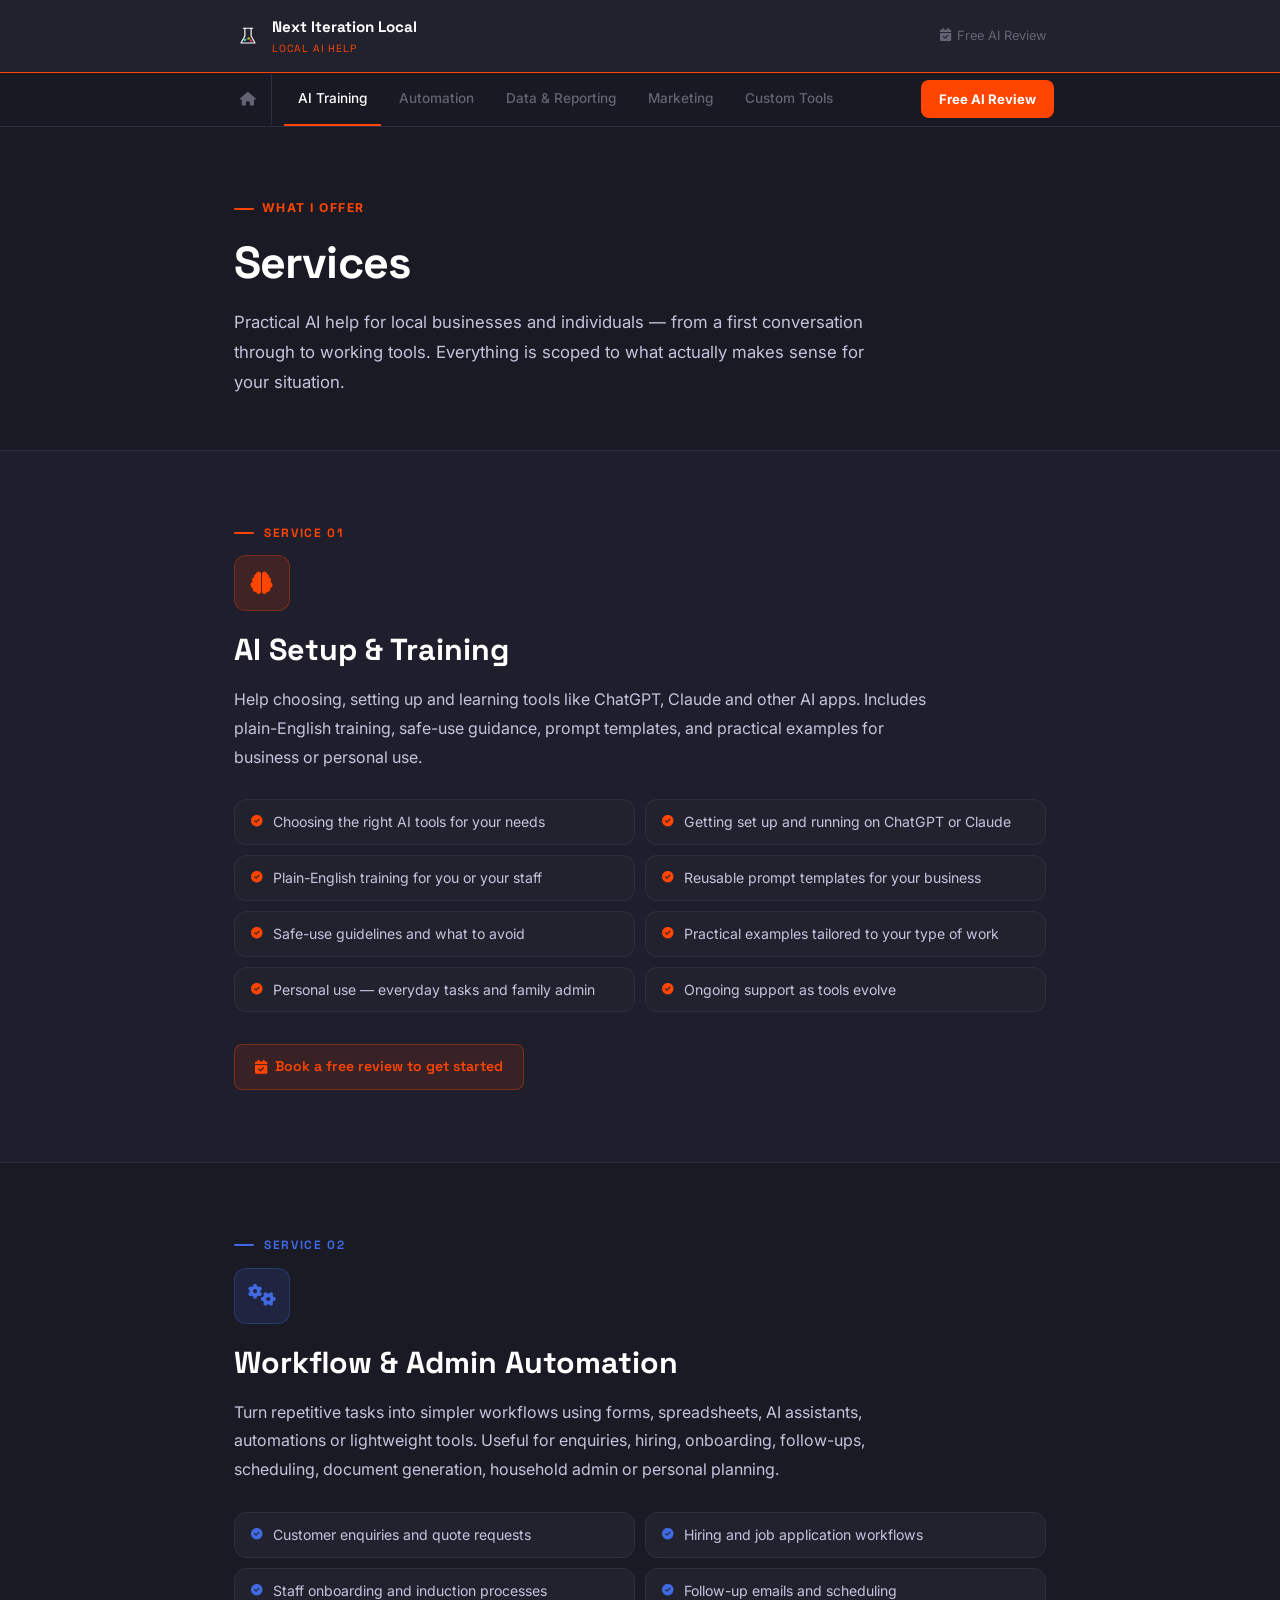
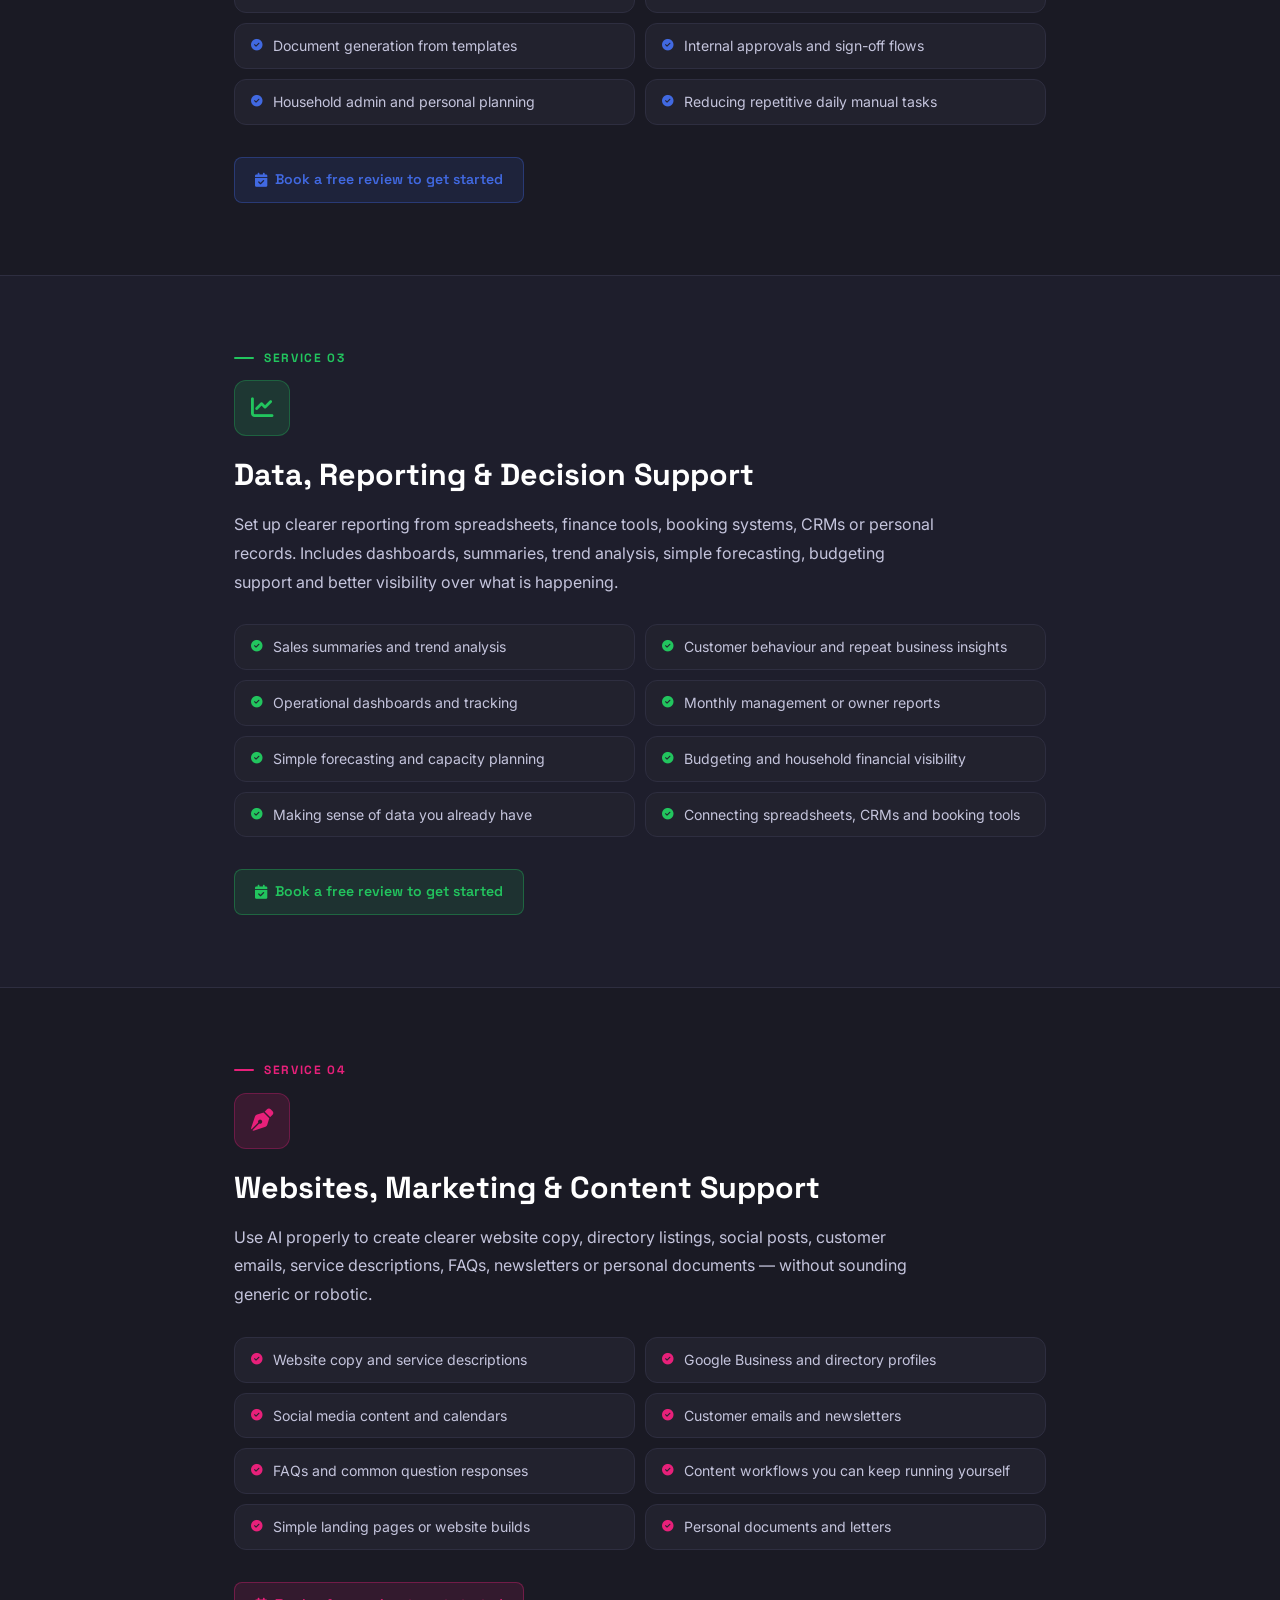
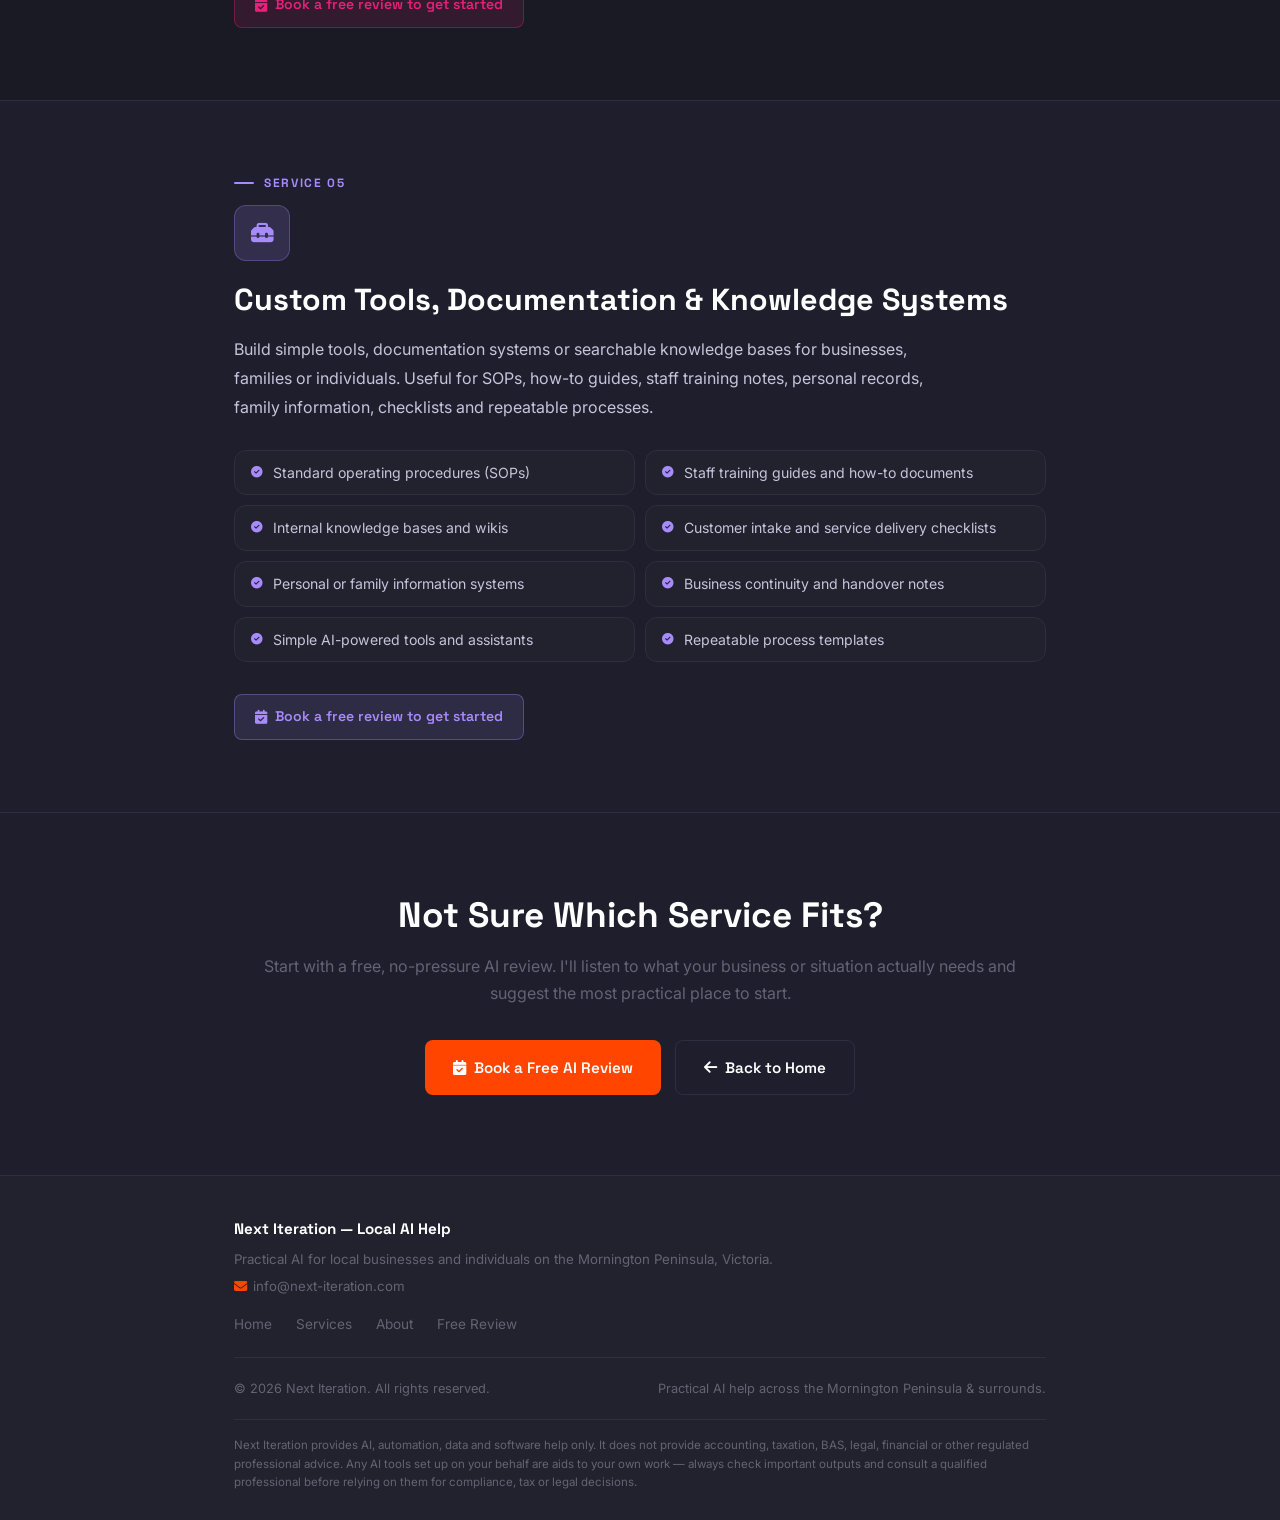
==== commit b89def67: "Clean up local AI site: copy, services, SEO and final domain Round 1 — content and structure: - Remo" ====
--- a/services/index.html
+++ b/services/index.html
@@ -8,20 +8,20 @@
   <meta name="description" content="AI setup and training, workflow automation, data reporting, marketing support and custom tools for local businesses and individuals on the Mornington Peninsula." />
   <meta name="author" content="Gareth Reid" />
   <meta name="robots" content="index, follow" />
-  <link rel="canonical" href="https://local.next-iteration.com/services/" />
+  <link rel="canonical" href="https://next-iteration.com/services/" />
 
   <meta property="og:type" content="website" />
   <meta property="og:site_name" content="Next Iteration — Local AI Help" />
   <meta property="og:title" content="Services — Practical AI Help for Local Businesses" />
   <meta property="og:description" content="AI setup, workflow automation, data reporting, marketing support and custom tools for local businesses on the Mornington Peninsula." />
-  <meta property="og:url" content="https://local.next-iteration.com/services/" />
-  <meta property="og:image" content="https://local.next-iteration.com/assets/og-image.jpg" />
+  <meta property="og:url" content="https://next-iteration.com/services/" />
+  <meta property="og:image" content="https://next-iteration.com/assets/og-image.jpg" />
   <meta property="og:locale" content="en_AU" />
 
   <meta name="twitter:card" content="summary_large_image" />
   <meta name="twitter:title" content="Services — Practical AI Help for Local Businesses" />
   <meta name="twitter:description" content="AI setup, workflow automation, data reporting, marketing support and custom tools for local businesses on the Mornington Peninsula." />
-  <meta name="twitter:image" content="https://local.next-iteration.com/assets/og-image.jpg" />
+  <meta name="twitter:image" content="https://next-iteration.com/assets/og-image.jpg" />
 
   <link rel="icon" type="image/svg+xml" href="/assets/favicon.svg" />
   <link rel="icon" type="image/png" sizes="96x96" href="/assets/favicon-96x96.png" />
@@ -39,15 +39,15 @@
   <link href="https://fonts.googleapis.com/css2?family=Space+Grotesk:wght@300;400;500;600;700&family=Inter:wght@300;400;500;600&display=swap" rel="stylesheet" />
   <link rel="stylesheet" href="https://cdnjs.cloudflare.com/ajax/libs/font-awesome/6.5.0/css/all.min.css" />
 
-  <script async src="https://www.googletagmanager.com/gtag/js?id=G-XXXXXXXXXX"></script>
-  <script>window.dataLayer=window.dataLayer||[];function gtag(){dataLayer.push(arguments);}gtag('js',new Date());gtag('config','G-XXXXXXXXXX');</script>
+  <script async src="https://www.googletagmanager.com/gtag/js?id=G-VQEQ19CEVB"></script>
+  <script>window.dataLayer=window.dataLayer||[];function gtag(){dataLayer.push(arguments);}gtag('js',new Date());gtag('config','G-VQEQ19CEVB');</script>
 
   <script type="application/ld+json">
   {
     "@context": "https://schema.org",
     "@type": "ItemList",
     "name": "AI Help Services — Next Iteration Local",
-    "url": "https://local.next-iteration.com/services/",
+    "url": "https://next-iteration.com/services/",
     "numberOfItems": 5,
     "itemListElement": [
       { "@type": "ListItem", "position": 1, "name": "AI Setup & Training" },
@@ -498,7 +498,7 @@
           <div style="font-family: 'Space Grotesk', sans-serif; font-weight: 700; font-size: 0.95rem; margin-bottom: 6px;">Next Iteration — Local AI Help</div>
           <div style="font-size: 0.83rem; color: var(--muted);">Practical AI for local businesses and individuals on the Mornington Peninsula, Victoria.</div>
           <div style="font-size: 0.83rem; color: var(--muted); margin-top: 4px;">
-            <i class="fa-solid fa-envelope" style="color: var(--main); margin-right: 6px;" aria-hidden="true"></i>garethreid123@gmail.com
+            <i class="fa-solid fa-envelope" style="color: var(--main); margin-right: 6px;" aria-hidden="true"></i>info@next-iteration.com
           </div>
         </div>
         <div class="local-footer-links">
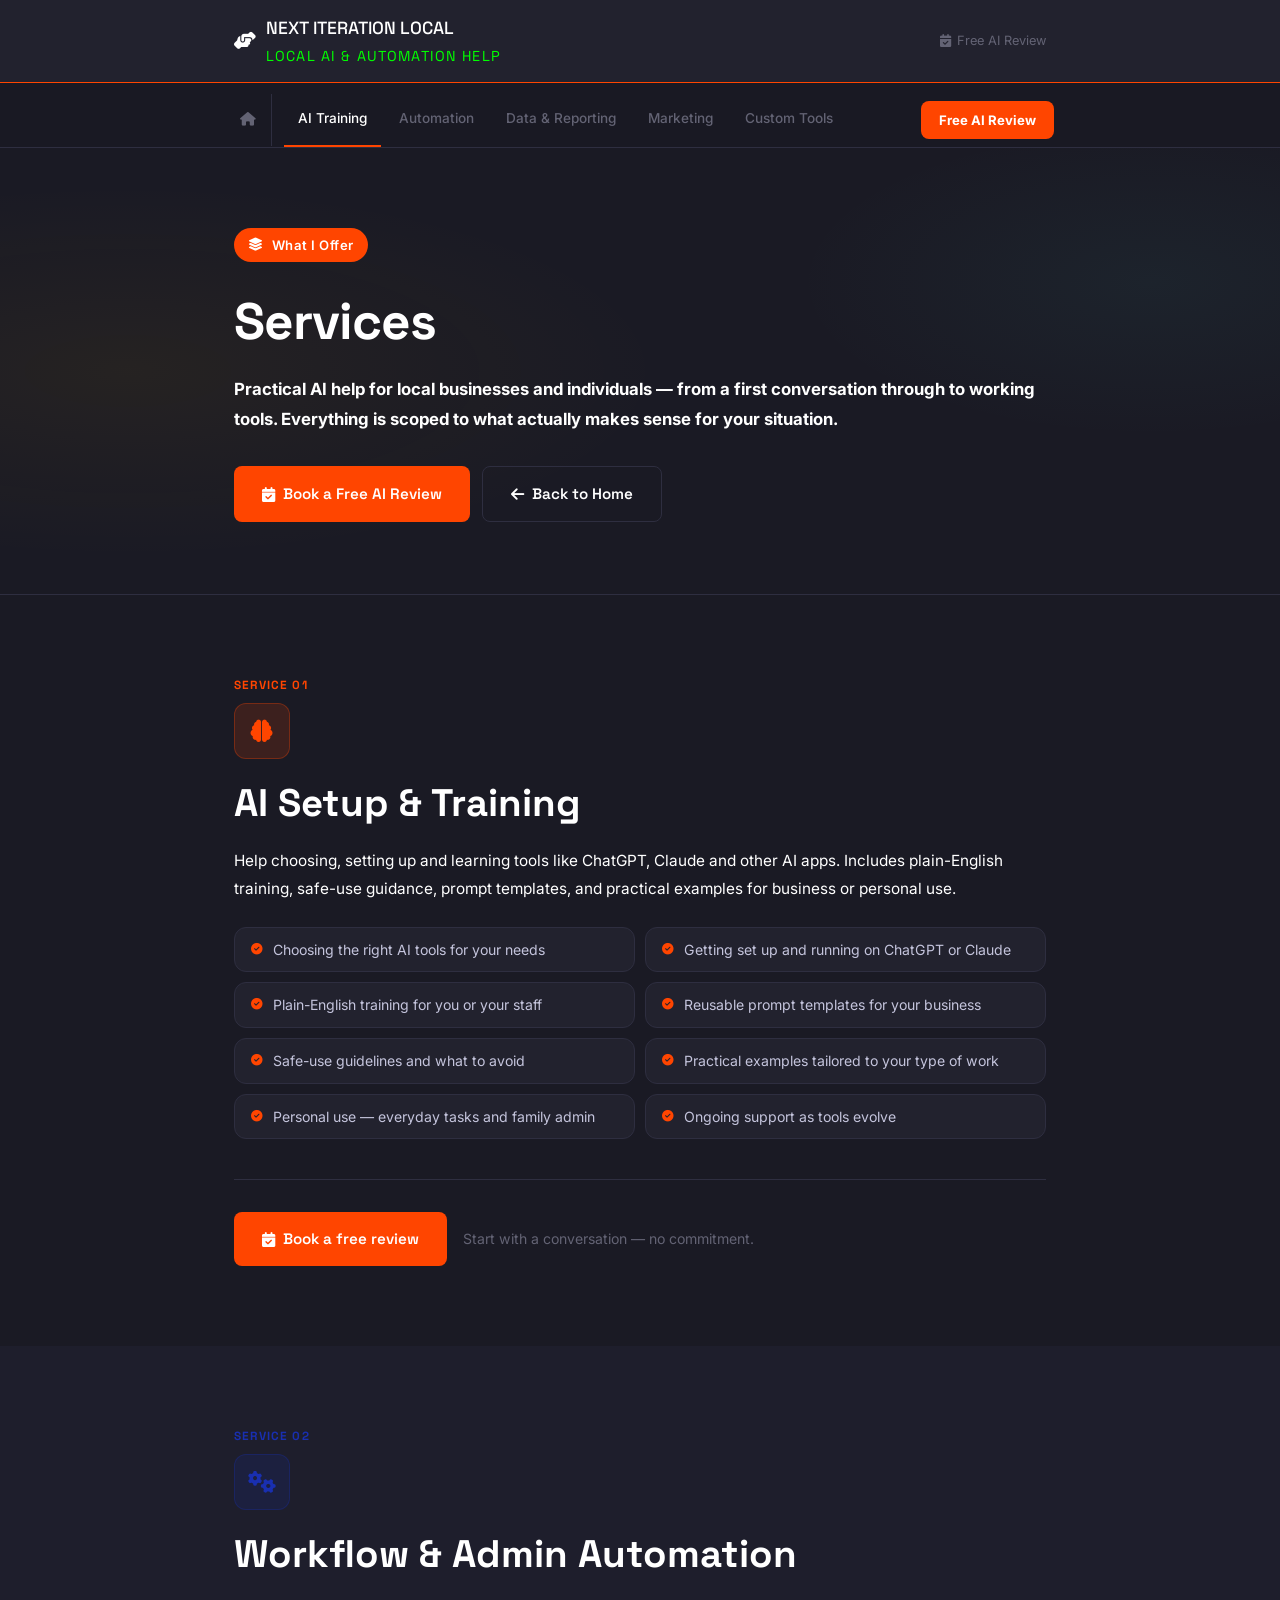
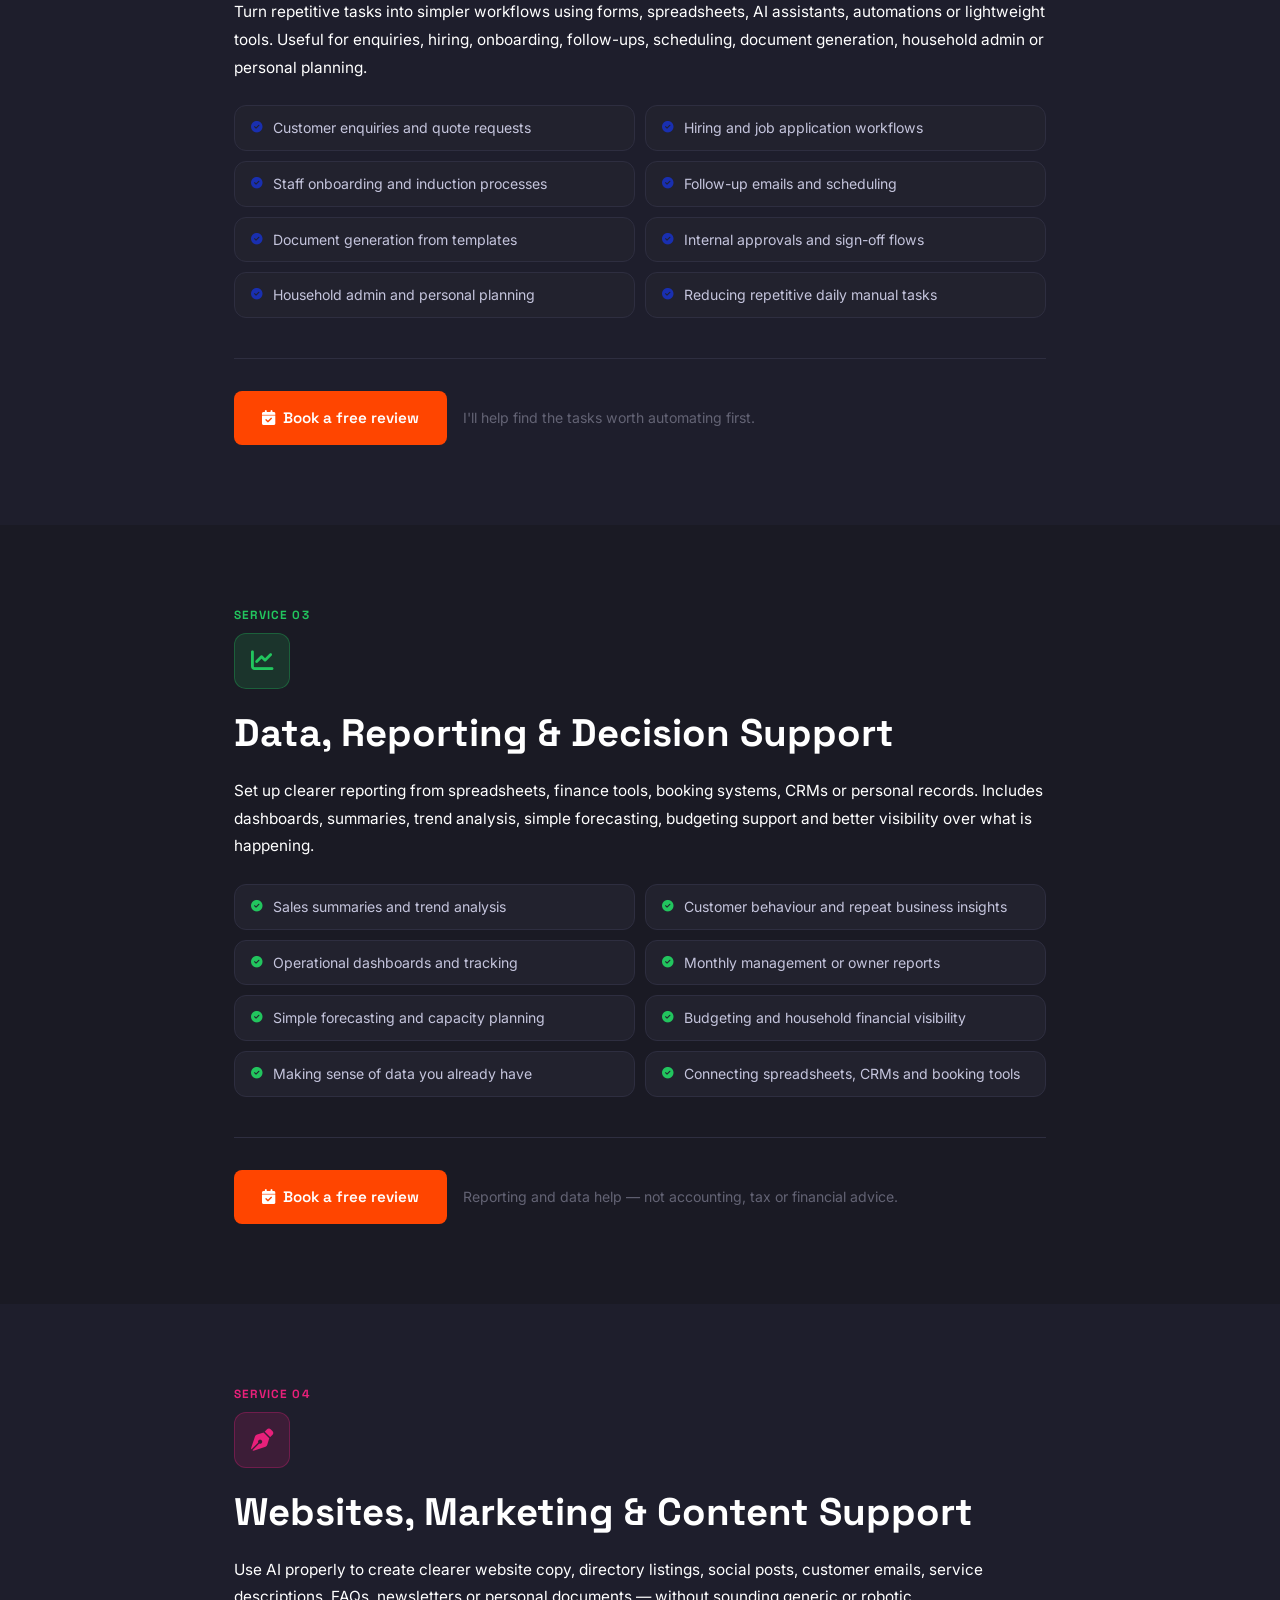
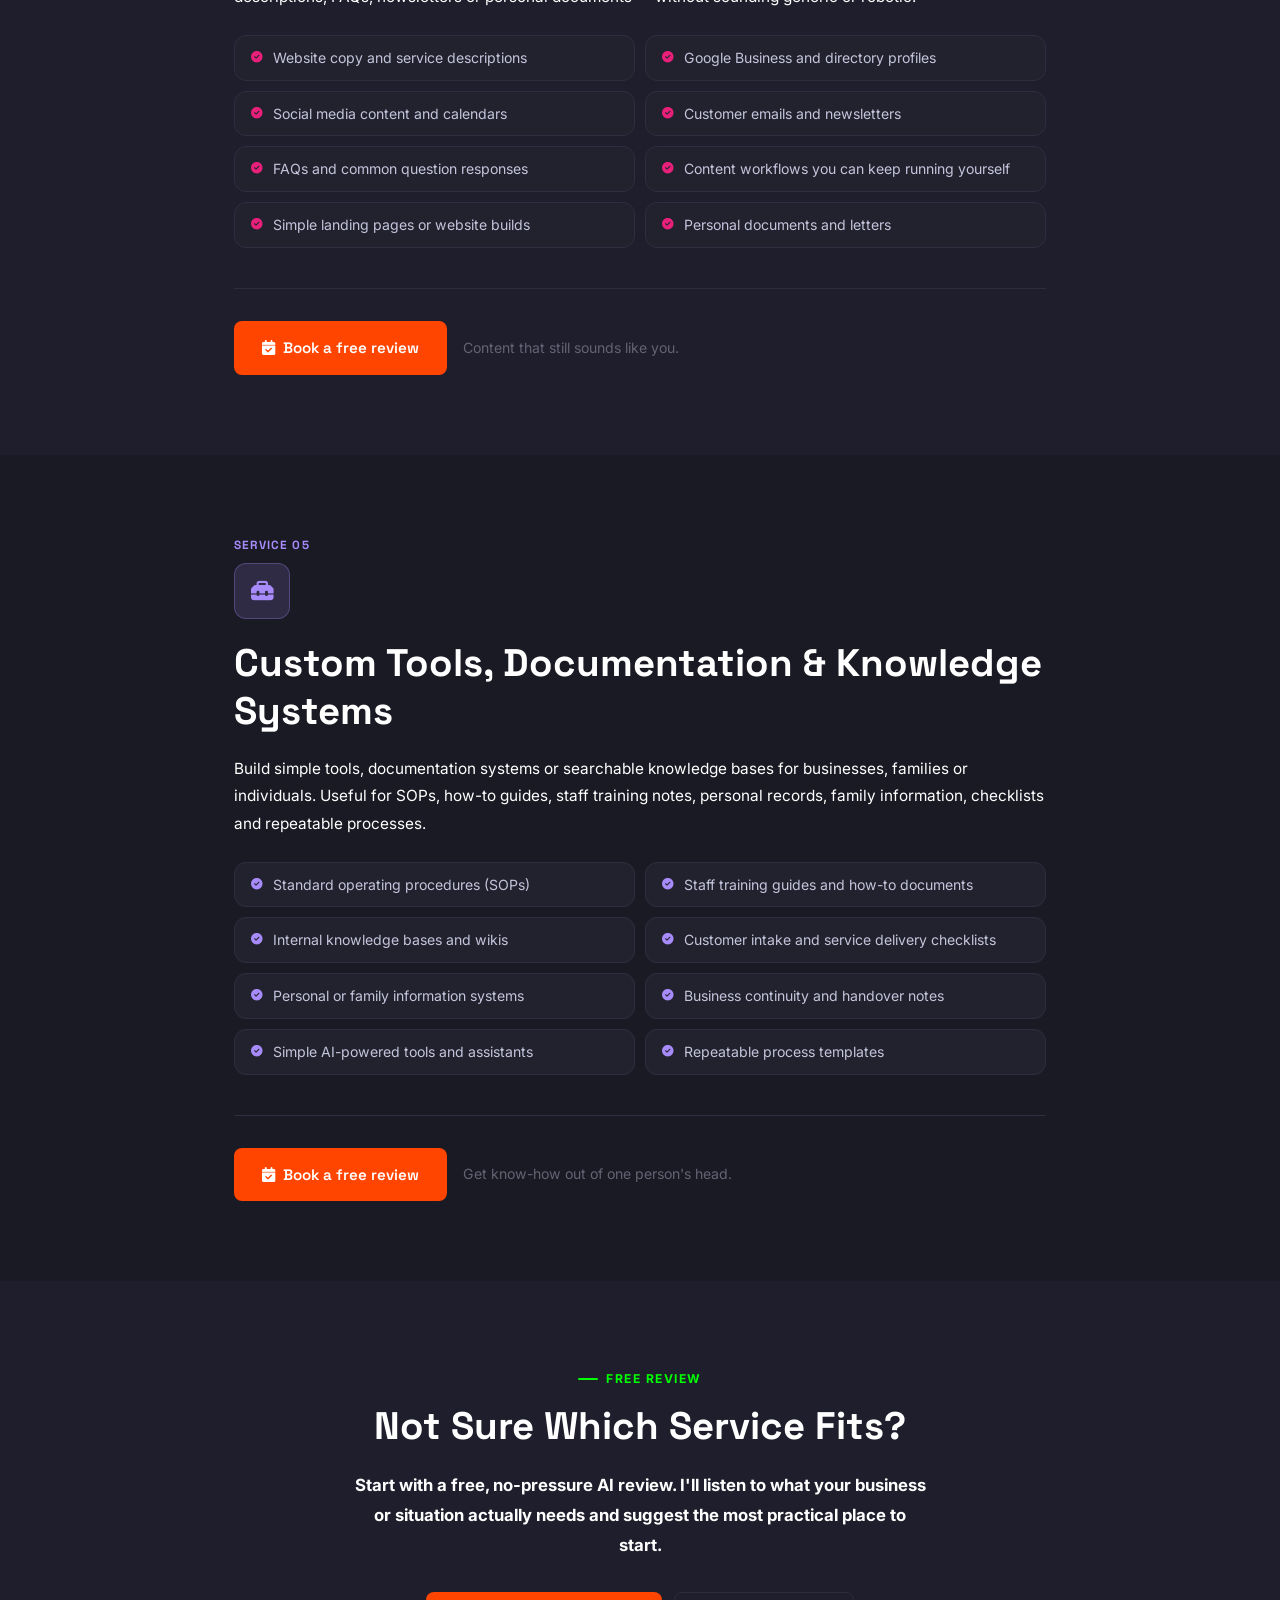
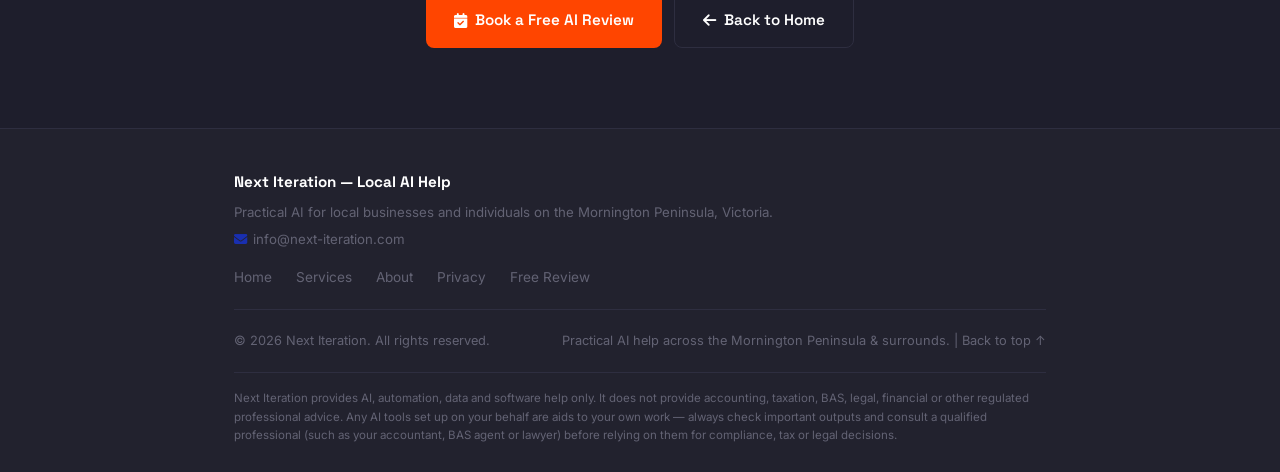
==== commit 2b6223f9: "Rebuild services on shared template, add privacy page, copy fixes - Extract homepage CSS into shared" ====
--- a/services/index.html
+++ b/services/index.html
@@ -4,25 +4,31 @@
   <meta charset="UTF-8" />
   <meta name="viewport" content="width=device-width, initial-scale=1.0" />
 
+  <!-- ─── Primary meta ────────────────────────────────────────────────────── -->
   <title>Services — AI Help for Local Businesses | Next Iteration</title>
   <meta name="description" content="AI setup and training, workflow automation, data reporting, marketing support and custom tools for local businesses and individuals on the Mornington Peninsula." />
   <meta name="author" content="Gareth Reid" />
-  <meta name="robots" content="index, follow" />
+  <meta name="robots" content="index, follow, max-snippet:-1, max-image-preview:large, max-video-preview:-1" />
   <link rel="canonical" href="https://next-iteration.com/services/" />
 
+  <!-- ─── Open Graph ──────────────────────────────────────────────────────── -->
   <meta property="og:type" content="website" />
   <meta property="og:site_name" content="Next Iteration — Local AI Help" />
   <meta property="og:title" content="Services — Practical AI Help for Local Businesses" />
   <meta property="og:description" content="AI setup, workflow automation, data reporting, marketing support and custom tools for local businesses on the Mornington Peninsula." />
   <meta property="og:url" content="https://next-iteration.com/services/" />
   <meta property="og:image" content="https://next-iteration.com/assets/og-image.jpg" />
+  <meta property="og:image:width" content="1200" />
+  <meta property="og:image:height" content="630" />
   <meta property="og:locale" content="en_AU" />
 
+  <!-- ─── Twitter / X card ────────────────────────────────────────────────── -->
   <meta name="twitter:card" content="summary_large_image" />
   <meta name="twitter:title" content="Services — Practical AI Help for Local Businesses" />
   <meta name="twitter:description" content="AI setup, workflow automation, data reporting, marketing support and custom tools for local businesses on the Mornington Peninsula." />
   <meta name="twitter:image" content="https://next-iteration.com/assets/og-image.jpg" />
 
+  <!-- ─── Favicon stack ───────────────────────────────────────────────────── -->
   <link rel="icon" type="image/svg+xml" href="/assets/favicon.svg" />
   <link rel="icon" type="image/png" sizes="96x96" href="/assets/favicon-96x96.png" />
   <link rel="shortcut icon" href="/assets/favicon.ico" />
@@ -33,15 +39,21 @@
   <meta name="apple-mobile-web-app-status-bar-style" content="black-translucent" />
   <meta name="apple-mobile-web-app-title" content="Local AI Help" />
 
+  <!-- ─── Performance hints + fonts + icons ───────────────────────────────── -->
   <link rel="preconnect" href="https://fonts.googleapis.com" />
   <link rel="preconnect" href="https://fonts.gstatic.com" crossorigin />
   <link rel="dns-prefetch" href="https://cdnjs.cloudflare.com" />
   <link href="https://fonts.googleapis.com/css2?family=Space+Grotesk:wght@300;400;500;600;700&family=Inter:wght@300;400;500;600&display=swap" rel="stylesheet" />
   <link rel="stylesheet" href="https://cdnjs.cloudflare.com/ajax/libs/font-awesome/6.5.0/css/all.min.css" />
 
+  <!-- ─── Shared style system (same as homepage) ──────────────────────────── -->
+  <link rel="stylesheet" href="/assets/site.css" />
+
+  <!-- ─── Analytics ───────────────────────────────────────────────────────── -->
   <script async src="https://www.googletagmanager.com/gtag/js?id=G-VQEQ19CEVB"></script>
   <script>window.dataLayer=window.dataLayer||[];function gtag(){dataLayer.push(arguments);}gtag('js',new Date());gtag('config','G-VQEQ19CEVB');</script>
 
+  <!-- ─── Structured data ─────────────────────────────────────────────────── -->
   <script type="application/ld+json">
   {
     "@context": "https://schema.org",
@@ -58,288 +70,20 @@
     ]
   }
   </script>
-
-  <style>
-    :root {
-      --bg:         #1A1A24;
-      --bg-alt:     #1E1E2C;
-      --card:       #22222E;
-      --border:     #2E2E40;
-      --main:       #FF4500;
-      --main2:      #4169e1;
-      --teal:       #192fb0;
-      --teal-dim:   #d1d5ef;
-      --pink:       #E8207A;
-      --pink-dim:   rgba(232,32,122,0.12);
-      --green:      #22c55e;
-      --white:      #FFFFFF;
-      --muted:      #636374;
-      --light:      #C4C4DC;
-      --radius:     12px;
-      --radius-lg:  20px;
-      --transition: 0.3s ease;
-    }
-
-    *, *::before, *::after { box-sizing: border-box; margin: 0; padding: 0; }
-    html { scroll-behavior: smooth; }
-    body {
-      font-family: 'Inter', sans-serif;
-      background: var(--bg);
-      color: var(--white);
-      line-height: 1.7;
-      overflow-x: hidden;
-      font-size: 1rem;
-    }
-    h1, h2, h3, h4 { font-family: 'Space Grotesk', sans-serif; line-height: 1.25; }
-    a { text-decoration: none; color: inherit; }
-    img { max-width: 100%; display: block; }
-    ul { list-style: none; }
-
-    .container { max-width: 860px; margin: 0 auto; padding: 0 24px; }
-
-    /* Skip link */
-    .sr-skip {
-      position: absolute; left: -9999px; top: auto; width: 1px; height: 1px; overflow: hidden;
-    }
-    .sr-skip:focus {
-      position: fixed; top: 0; left: 0; width: auto; height: auto;
-      padding: 12px 20px; background: var(--main); color: #fff;
-      font-weight: 700; font-size: 0.9rem; z-index: 9999; border-radius: 0 0 8px 0;
-    }
-
-    /* Top bar */
-    .top-bar {
-      background: var(--card);
-      border-bottom: 1px solid var(--main);
-      padding: 14px 0;
-    }
-    .top-bar-inner {
-      display: flex; align-items: center; justify-content: space-between;
-      max-width: 860px; margin: 0 auto; padding: 0 24px;
-    }
-    .top-bar-brand {
-      display: flex; align-items: center; gap: 10px;
-      font-family: 'Space Grotesk', sans-serif; font-size: 0.95rem; font-weight: 700;
-    }
-    .top-bar-brand span {
-      display: block; font-size: 0.65rem; font-weight: 400;
-      color: var(--main); letter-spacing: 0.08em; text-transform: uppercase;
-    }
-    .top-bar-back {
-      font-size: 0.8rem; color: var(--muted);
-      display: flex; align-items: center; gap: 6px; transition: color var(--transition);
-    }
-    .top-bar-back:hover { color: var(--light); }
-
-    /* Quick-links nav */
-    .quick-links-wrap {
-      position: sticky; top: 0; z-index: 90;
-      background: rgba(26,26,36,0.97);
-      backdrop-filter: blur(12px);
-      border-bottom: 1px solid var(--border);
-    }
-    .quick-links {
-      display: flex; align-items: center; gap: 4px;
-      max-width: 860px; margin: 0 auto; padding: 0 16px;
-      overflow-x: auto; scrollbar-width: none;
-    }
-    .quick-links::-webkit-scrollbar { display: none; }
-    .quick-links a {
-      display: block; padding: 14px 14px; font-size: 0.85rem; font-weight: 500;
-      color: var(--muted); white-space: nowrap;
-      border-bottom: 2px solid transparent;
-      transition: color var(--transition), border-color var(--transition);
-    }
-    .quick-links a:hover { color: var(--white); border-color: var(--main); }
-    .quick-links .ql-home {
-      color: var(--muted); border-bottom: none;
-      padding-right: 16px; border-right: 1px solid var(--border); margin-right: 8px;
-    }
-    .quick-links .ql-home:hover { color: var(--light); border-bottom: none; }
-    .quick-links .ql-cta {
-      margin-left: auto; background: var(--main); color: #fff;
-      padding: 8px 18px; border-radius: 8px; font-weight: 700; font-size: 0.82rem;
-      flex-shrink: 0; border-bottom: none !important;
-      transition: opacity var(--transition), transform var(--transition);
-    }
-    .quick-links .ql-cta:hover { opacity: 0.9; transform: translateY(-1px); }
-
-    /* Page header */
-    .page-header {
-      padding: 64px 0 52px;
-      background: var(--bg);
-      border-bottom: 1px solid var(--border);
-    }
-    .page-header .section-label {
-      display: inline-flex; align-items: center; gap: 8px;
-      font-size: 0.76rem; font-weight: 700; letter-spacing: 0.12em;
-      text-transform: uppercase; color: var(--main); margin-bottom: 16px;
-    }
-    .page-header .section-label::before {
-      content: ''; display: block; width: 20px; height: 2px;
-      background: var(--main); border-radius: 2px;
-    }
-    .page-header h1 {
-      font-size: clamp(1.9rem, 5vw, 2.8rem); font-weight: 700;
-      color: var(--white); margin-bottom: 16px; letter-spacing: -0.02em;
-    }
-    .page-header .lead {
-      font-size: 1.05rem; color: var(--light); line-height: 1.8; max-width: 640px;
-    }
-
-    /* Service sections */
-    .service-section {
-      padding: 72px 0;
-      border-bottom: 1px solid var(--border);
-    }
-    .service-section:nth-child(even) { background: var(--bg-alt); }
-    .service-section:last-of-type { border-bottom: none; }
-
-    .service-number {
-      font-family: 'Space Grotesk', sans-serif;
-      font-size: 0.75rem; font-weight: 700; letter-spacing: 0.14em;
-      text-transform: uppercase; color: var(--svc-color, var(--main));
-      margin-bottom: 12px; display: flex; align-items: center; gap: 10px;
-    }
-    .service-number::before {
-      content: ''; display: block; width: 20px; height: 2px;
-      background: var(--svc-color, var(--main)); border-radius: 2px;
-    }
-
-    .service-icon-wrap {
-      width: 56px; height: 56px; border-radius: var(--radius);
-      background: color-mix(in oklab, var(--svc-color, var(--main)) 15%, transparent);
-      color: var(--svc-color, var(--main));
-      display: flex; align-items: center; justify-content: center;
-      font-size: 1.4rem; margin-bottom: 20px;
-      border: 1px solid color-mix(in oklab, var(--svc-color, var(--main)) 30%, transparent);
-    }
-
-    .service-section h2 {
-      font-size: clamp(1.4rem, 3.5vw, 1.9rem); font-weight: 700;
-      color: var(--white); margin-bottom: 16px;
-    }
-
-    .service-desc {
-      font-size: 1rem; color: var(--light); line-height: 1.8;
-      margin-bottom: 28px; max-width: 700px;
-    }
-
-    .service-uses {
-      display: grid;
-      grid-template-columns: repeat(2, 1fr);
-      gap: 10px;
-      margin-bottom: 32px;
-    }
-
-    .use-item {
-      display: flex; align-items: flex-start; gap: 10px;
-      background: var(--card); border: 1px solid var(--border);
-      border-radius: var(--radius); padding: 12px 16px;
-      font-size: 0.88rem; color: var(--light); line-height: 1.4;
-      transition: border-color var(--transition);
-    }
-    .use-item:hover { border-color: var(--svc-color, var(--main)); }
-    .use-item i {
-      color: var(--svc-color, var(--main));
-      font-size: 0.72rem; margin-top: 4px; flex-shrink: 0;
-    }
-
-    /* CTA strip */
-    .service-cta {
-      display: inline-flex; align-items: center; gap: 8px;
-      background: color-mix(in oklab, var(--svc-color, var(--main)) 12%, transparent);
-      border: 1px solid color-mix(in oklab, var(--svc-color, var(--main)) 35%, transparent);
-      color: var(--svc-color, var(--main));
-      padding: 10px 20px; border-radius: 8px;
-      font-family: 'Space Grotesk', sans-serif; font-size: 0.88rem; font-weight: 600;
-      transition: background var(--transition);
-    }
-    .service-cta:hover {
-      background: color-mix(in oklab, var(--svc-color, var(--main)) 20%, transparent);
-    }
-
-    /* Bottom CTA section */
-    .cta-section {
-      padding: 80px 0; background: var(--bg-alt); text-align: center;
-    }
-    .cta-section h2 {
-      font-size: clamp(1.5rem, 4vw, 2.2rem); font-weight: 700;
-      margin-bottom: 16px;
-    }
-    .cta-section p { font-size: 1rem; color: var(--muted); margin-bottom: 32px; }
-
-    .btn {
-      display: inline-flex; align-items: center; gap: 8px;
-      padding: 14px 28px; border-radius: 8px;
-      font-family: 'Space Grotesk', sans-serif; font-size: 0.95rem; font-weight: 600;
-      cursor: pointer; transition: var(--transition); border: none;
-    }
-    .btn-primary { background: var(--main); color: #fff; }
-    .btn-primary:hover { opacity: 0.9; transform: translateY(-2px); box-shadow: 0 8px 24px rgba(255,69,0,0.3); }
-    .btn-outline {
-      background: transparent; color: var(--white);
-      border: 1.5px solid var(--border);
-    }
-    .btn-outline:hover { border-color: var(--light); transform: translateY(-2px); }
-
-    /* Footer */
-    .local-footer {
-      background: var(--card); border-top: 1px solid var(--border); padding: 40px 0 28px;
-    }
-    .local-footer-inner {
-      max-width: 860px; margin: 0 auto; padding: 0 24px;
-      display: flex; flex-direction: column; gap: 20px;
-    }
-    .local-footer-top {
-      display: flex; align-items: center; justify-content: space-between;
-      flex-wrap: wrap; gap: 16px;
-    }
-    .local-footer-links { display: flex; gap: 24px; flex-wrap: wrap; }
-    .local-footer-links a { font-size: 0.85rem; color: var(--muted); transition: color var(--transition); }
-    .local-footer-links a:hover { color: var(--main); }
-    .local-footer-bottom {
-      border-top: 1px solid var(--border); padding-top: 20px;
-      display: flex; justify-content: space-between; align-items: center;
-      flex-wrap: wrap; gap: 12px;
-    }
-    .local-footer-bottom p { font-size: 0.8rem; color: var(--muted); }
-
-    /* Reveal */
-    .reveal { opacity: 0; transform: translateY(24px); transition: opacity 0.55s ease, transform 0.55s ease; }
-    .reveal.visible { opacity: 1; transform: translateY(0); }
-
-    /* Responsive */
-    @media (max-width: 768px) {
-      .service-uses { grid-template-columns: 1fr; }
-      .service-section { padding: 52px 0; }
-      .top-bar-back span { display: none; }
-    }
-    @media (max-width: 480px) {
-      .page-header { padding: 48px 0 36px; }
-    }
-  </style>
 </head>
 <body>
 
+  <!-- Skip to main content -->
   <a href="#main-content" class="sr-skip">Skip to main content</a>
 
+  <!-- ─── Top bar (same brand + free-review link as homepage) ──────────────── -->
   <header class="top-bar" role="banner">
     <div class="top-bar-inner">
       <a href="/" class="top-bar-brand" aria-label="Next Iteration — Local AI Help, home">
-        <svg width="28" height="28" viewBox="0 0 36 36" fill="none" xmlns="http://www.w3.org/2000/svg" aria-hidden="true" focusable="false">
-          <rect width="36" height="36" rx="8" fill="#22222E"/>
-          <path d="M14 8V18L9 27H27L22 18V8" stroke="white" stroke-width="1.5" stroke-linecap="round" stroke-linejoin="round"/>
-          <line x1="12" y1="8" x2="24" y2="8" stroke="white" stroke-width="1.5" stroke-linecap="round"/>
-          <circle cx="14" cy="23" r="1.5" fill="#4ECDC4"/>
-          <circle cx="19" cy="21" r="1.5" fill="#F5B800"/>
-          <circle cx="22" cy="24" r="1.5" fill="#E8207A"/>
-          <line x1="14" y1="23" x2="19" y2="21" stroke="#4ECDC4" stroke-width="0.8"/>
-          <line x1="19" y1="21" x2="22" y2="24" stroke="#F5B800" stroke-width="0.8"/>
-        </svg>
+        <i class="fa-solid fa-handshake-angle" aria-hidden="true"></i>
         <div>
           Next Iteration Local
-          <span>Local AI Help</span>
+          <span class="hl">Local AI &amp; Automation Help</span>
         </div>
       </a>
       <a href="/#get-started" class="top-bar-back">
@@ -349,12 +93,13 @@
     </div>
   </header>
 
+  <!-- ─── Sticky quick-links ───────────────────────────────────────────────── -->
   <div class="quick-links-wrap">
     <nav class="quick-links" aria-label="Page sections">
-      <a href="/" class="ql-home"><i class="fa-solid fa-house" aria-hidden="true"></i></a>
+      <a href="/" class="ql-home" aria-label="Home"><i class="fa-solid fa-house" aria-hidden="true"></i></a>
       <a href="#ai-training">AI Training</a>
       <a href="#automation">Automation</a>
-      <a href="#data-reporting">Data & Reporting</a>
+      <a href="#data-reporting">Data &amp; Reporting</a>
       <a href="#marketing">Marketing</a>
       <a href="#custom-tools">Custom Tools</a>
       <a href="/#get-started" class="ql-cta">Free AI Review</a>
@@ -363,22 +108,35 @@
 
   <main id="main-content">
 
-    <!-- ─── Page header ──────────────────────────────────────────────────────── -->
-    <div class="page-header">
-      <div class="container reveal">
-        <div class="section-label">What I Offer</div>
-        <h1>Services</h1>
-        <p class="lead">Practical AI help for local businesses and individuals — from a first conversation through to working tools. Everything is scoped to what actually makes sense for your situation.</p>
-      </div>
-    </div>
+    <!-- ─── Hero / page header ───────────────────────────────────────────────── -->
+    <section class="hero">
+      <div class="container">
+        <div class="reveal">
+          <div class="hero-badge"><i class="fa-solid fa-layer-group" aria-hidden="true"></i> What I Offer</div>
+          <h1>Services</h1>
+          <p class="lead">
+            Practical AI help for local businesses and individuals — from a first conversation through to working
+            tools. Everything is scoped to what actually makes sense for your situation.
+          </p>
+          <div class="hero-actions">
+            <a href="/#get-started" class="btn btn-primary">
+              <i class="fa-solid fa-calendar-check" aria-hidden="true"></i> Book a Free AI Review
+            </a>
+            <a href="/" class="btn btn-outline">
+              <i class="fa-solid fa-arrow-left" aria-hidden="true"></i> Back to Home
+            </a>
+          </div>
+        </div>
+      </div>
+    </section>
 
     <!-- ─── 1. AI Setup & Training ───────────────────────────────────────────── -->
-    <section class="service-section" id="ai-training" style="--svc-color: var(--main);">
+    <section class="section" id="ai-training" style="--svc-color: var(--main);">
       <div class="container reveal">
         <div class="service-number">Service 01</div>
         <div class="service-icon-wrap" aria-hidden="true"><i class="fa-solid fa-brain" aria-hidden="true"></i></div>
-        <h2>AI Setup &amp; Training</h2>
-        <p class="service-desc">Help choosing, setting up and learning tools like ChatGPT, Claude and other AI apps. Includes plain-English training, safe-use guidance, prompt templates, and practical examples for business or personal use.</p>
+        <h2 class="section-title">AI Setup &amp; Training</h2>
+        <p class="body-text">Help choosing, setting up and learning tools like ChatGPT, Claude and other AI apps. Includes plain-English training, safe-use guidance, prompt templates, and practical examples for business or personal use.</p>
         <div class="service-uses">
           <div class="use-item"><i class="fa-solid fa-circle-check" aria-hidden="true"></i> Choosing the right AI tools for your needs</div>
           <div class="use-item"><i class="fa-solid fa-circle-check" aria-hidden="true"></i> Getting set up and running on ChatGPT or Claude</div>
@@ -389,17 +147,20 @@
           <div class="use-item"><i class="fa-solid fa-circle-check" aria-hidden="true"></i> Personal use — everyday tasks and family admin</div>
           <div class="use-item"><i class="fa-solid fa-circle-check" aria-hidden="true"></i> Ongoing support as tools evolve</div>
         </div>
-        <a href="/#get-started" class="service-cta"><i class="fa-solid fa-calendar-check" aria-hidden="true"></i> Book a free review to get started</a>
+        <div class="section-cta">
+          <a href="/#get-started" class="btn btn-primary"><i class="fa-solid fa-calendar-check" aria-hidden="true"></i> Book a free review</a>
+          <p>Start with a conversation — no commitment.</p>
+        </div>
       </div>
     </section>
 
     <!-- ─── 2. Workflow & Admin Automation ───────────────────────────────────── -->
-    <section class="service-section" id="automation" style="--svc-color: var(--main2);">
+    <section class="section section-alt" id="automation" style="--svc-color: var(--teal);">
       <div class="container reveal">
         <div class="service-number">Service 02</div>
         <div class="service-icon-wrap" aria-hidden="true"><i class="fa-solid fa-gears" aria-hidden="true"></i></div>
-        <h2>Workflow &amp; Admin Automation</h2>
-        <p class="service-desc">Turn repetitive tasks into simpler workflows using forms, spreadsheets, AI assistants, automations or lightweight tools. Useful for enquiries, hiring, onboarding, follow-ups, scheduling, document generation, household admin or personal planning.</p>
+        <h2 class="section-title">Workflow &amp; Admin Automation</h2>
+        <p class="body-text">Turn repetitive tasks into simpler workflows using forms, spreadsheets, AI assistants, automations or lightweight tools. Useful for enquiries, hiring, onboarding, follow-ups, scheduling, document generation, household admin or personal planning.</p>
         <div class="service-uses">
           <div class="use-item"><i class="fa-solid fa-circle-check" aria-hidden="true"></i> Customer enquiries and quote requests</div>
           <div class="use-item"><i class="fa-solid fa-circle-check" aria-hidden="true"></i> Hiring and job application workflows</div>
@@ -410,17 +171,20 @@
           <div class="use-item"><i class="fa-solid fa-circle-check" aria-hidden="true"></i> Household admin and personal planning</div>
           <div class="use-item"><i class="fa-solid fa-circle-check" aria-hidden="true"></i> Reducing repetitive daily manual tasks</div>
         </div>
-        <a href="/#get-started" class="service-cta"><i class="fa-solid fa-calendar-check" aria-hidden="true"></i> Book a free review to get started</a>
-      </div>
-    </section>
-
-    <!-- ─── 3. Data, Reporting & Decision Support ─────────────────────────────── -->
-    <section class="service-section" id="data-reporting" style="--svc-color: #22c55e;">
+        <div class="section-cta">
+          <a href="/#get-started" class="btn btn-primary"><i class="fa-solid fa-calendar-check" aria-hidden="true"></i> Book a free review</a>
+          <p>I'll help find the tasks worth automating first.</p>
+        </div>
+      </div>
+    </section>
+
+    <!-- ─── 3. Data, Reporting & Decision Support ────────────────────────────── -->
+    <section class="section" id="data-reporting" style="--svc-color: #22c55e;">
       <div class="container reveal">
         <div class="service-number">Service 03</div>
         <div class="service-icon-wrap" aria-hidden="true"><i class="fa-solid fa-chart-line" aria-hidden="true"></i></div>
-        <h2>Data, Reporting &amp; Decision Support</h2>
-        <p class="service-desc">Set up clearer reporting from spreadsheets, finance tools, booking systems, CRMs or personal records. Includes dashboards, summaries, trend analysis, simple forecasting, budgeting support and better visibility over what is happening.</p>
+        <h2 class="section-title">Data, Reporting &amp; Decision Support</h2>
+        <p class="body-text">Set up clearer reporting from spreadsheets, finance tools, booking systems, CRMs or personal records. Includes dashboards, summaries, trend analysis, simple forecasting, budgeting support and better visibility over what is happening.</p>
         <div class="service-uses">
           <div class="use-item"><i class="fa-solid fa-circle-check" aria-hidden="true"></i> Sales summaries and trend analysis</div>
           <div class="use-item"><i class="fa-solid fa-circle-check" aria-hidden="true"></i> Customer behaviour and repeat business insights</div>
@@ -431,17 +195,20 @@
           <div class="use-item"><i class="fa-solid fa-circle-check" aria-hidden="true"></i> Making sense of data you already have</div>
           <div class="use-item"><i class="fa-solid fa-circle-check" aria-hidden="true"></i> Connecting spreadsheets, CRMs and booking tools</div>
         </div>
-        <a href="/#get-started" class="service-cta"><i class="fa-solid fa-calendar-check" aria-hidden="true"></i> Book a free review to get started</a>
-      </div>
-    </section>
-
-    <!-- ─── 4. Websites, Marketing & Content Support ──────────────────────────── -->
-    <section class="service-section" id="marketing" style="--svc-color: var(--pink);">
+        <div class="section-cta">
+          <a href="/#get-started" class="btn btn-primary"><i class="fa-solid fa-calendar-check" aria-hidden="true"></i> Book a free review</a>
+          <p>Reporting and data help — not accounting, tax or financial advice.</p>
+        </div>
+      </div>
+    </section>
+
+    <!-- ─── 4. Websites, Marketing & Content Support ─────────────────────────── -->
+    <section class="section section-alt" id="marketing" style="--svc-color: var(--pink);">
       <div class="container reveal">
         <div class="service-number">Service 04</div>
         <div class="service-icon-wrap" aria-hidden="true"><i class="fa-solid fa-pen-nib" aria-hidden="true"></i></div>
-        <h2>Websites, Marketing &amp; Content Support</h2>
-        <p class="service-desc">Use AI properly to create clearer website copy, directory listings, social posts, customer emails, service descriptions, FAQs, newsletters or personal documents — without sounding generic or robotic.</p>
+        <h2 class="section-title">Websites, Marketing &amp; Content Support</h2>
+        <p class="body-text">Use AI properly to create clearer website copy, directory listings, social posts, customer emails, service descriptions, FAQs, newsletters or personal documents — without sounding generic or robotic.</p>
         <div class="service-uses">
           <div class="use-item"><i class="fa-solid fa-circle-check" aria-hidden="true"></i> Website copy and service descriptions</div>
           <div class="use-item"><i class="fa-solid fa-circle-check" aria-hidden="true"></i> Google Business and directory profiles</div>
@@ -452,17 +219,20 @@
           <div class="use-item"><i class="fa-solid fa-circle-check" aria-hidden="true"></i> Simple landing pages or website builds</div>
           <div class="use-item"><i class="fa-solid fa-circle-check" aria-hidden="true"></i> Personal documents and letters</div>
         </div>
-        <a href="/#get-started" class="service-cta"><i class="fa-solid fa-calendar-check" aria-hidden="true"></i> Book a free review to get started</a>
+        <div class="section-cta">
+          <a href="/#get-started" class="btn btn-primary"><i class="fa-solid fa-calendar-check" aria-hidden="true"></i> Book a free review</a>
+          <p>Content that still sounds like you.</p>
+        </div>
       </div>
     </section>
 
     <!-- ─── 5. Custom Tools, Documentation & Knowledge Systems ───────────────── -->
-    <section class="service-section" id="custom-tools" style="--svc-color: #a78bfa;">
+    <section class="section" id="custom-tools" style="--svc-color: #a78bfa;">
       <div class="container reveal">
         <div class="service-number">Service 05</div>
         <div class="service-icon-wrap" aria-hidden="true"><i class="fa-solid fa-toolbox" aria-hidden="true"></i></div>
-        <h2>Custom Tools, Documentation &amp; Knowledge Systems</h2>
-        <p class="service-desc">Build simple tools, documentation systems or searchable knowledge bases for businesses, families or individuals. Useful for SOPs, how-to guides, staff training notes, personal records, family information, checklists and repeatable processes.</p>
+        <h2 class="section-title">Custom Tools, Documentation &amp; Knowledge Systems</h2>
+        <p class="body-text">Build simple tools, documentation systems or searchable knowledge bases for businesses, families or individuals. Useful for SOPs, how-to guides, staff training notes, personal records, family information, checklists and repeatable processes.</p>
         <div class="service-uses">
           <div class="use-item"><i class="fa-solid fa-circle-check" aria-hidden="true"></i> Standard operating procedures (SOPs)</div>
           <div class="use-item"><i class="fa-solid fa-circle-check" aria-hidden="true"></i> Staff training guides and how-to documents</div>
@@ -473,16 +243,20 @@
           <div class="use-item"><i class="fa-solid fa-circle-check" aria-hidden="true"></i> Simple AI-powered tools and assistants</div>
           <div class="use-item"><i class="fa-solid fa-circle-check" aria-hidden="true"></i> Repeatable process templates</div>
         </div>
-        <a href="/#get-started" class="service-cta"><i class="fa-solid fa-calendar-check" aria-hidden="true"></i> Book a free review to get started</a>
-      </div>
-    </section>
-
-    <!-- ─── CTA ──────────────────────────────────────────────────────────────── -->
-    <section class="cta-section">
-      <div class="container reveal">
-        <h2>Not Sure Which Service Fits?</h2>
-        <p>Start with a free, no-pressure AI review. I'll listen to what your business or situation actually needs and suggest the most practical place to start.</p>
-        <div style="display: flex; flex-wrap: wrap; gap: 14px; justify-content: center;">
+        <div class="section-cta">
+          <a href="/#get-started" class="btn btn-primary"><i class="fa-solid fa-calendar-check" aria-hidden="true"></i> Book a free review</a>
+          <p>Get know-how out of one person's head.</p>
+        </div>
+      </div>
+    </section>
+
+    <!-- ─── Bottom CTA ───────────────────────────────────────────────────────── -->
+    <section class="section section-alt" id="get-started-cta">
+      <div class="container reveal" style="text-align: center; max-width: 620px; margin: 0 auto;">
+        <div class="section-label" style="justify-content: center;">Free Review</div>
+        <h2 class="section-title">Not Sure Which Service Fits?</h2>
+        <p class="lead">Start with a free, no-pressure AI review. I'll listen to what your business or situation actually needs and suggest the most practical place to start.</p>
+        <div class="hero-actions" style="justify-content: center;">
           <a href="/#get-started" class="btn btn-primary"><i class="fa-solid fa-calendar-check" aria-hidden="true"></i> Book a Free AI Review</a>
           <a href="/" class="btn btn-outline"><i class="fa-solid fa-arrow-left" aria-hidden="true"></i> Back to Home</a>
         </div>
@@ -491,6 +265,7 @@
 
   </main>
 
+  <!-- ─── Footer (same as homepage) ────────────────────────────────────────── -->
   <footer class="local-footer" role="contentinfo">
     <div class="local-footer-inner">
       <div class="local-footer-top">
@@ -498,35 +273,38 @@
           <div style="font-family: 'Space Grotesk', sans-serif; font-weight: 700; font-size: 0.95rem; margin-bottom: 6px;">Next Iteration — Local AI Help</div>
           <div style="font-size: 0.83rem; color: var(--muted);">Practical AI for local businesses and individuals on the Mornington Peninsula, Victoria.</div>
           <div style="font-size: 0.83rem; color: var(--muted); margin-top: 4px;">
-            <i class="fa-solid fa-envelope" style="color: var(--main); margin-right: 6px;" aria-hidden="true"></i>info@next-iteration.com
+            <i class="fa-solid fa-envelope" style="color: var(--teal); margin-right: 6px;" aria-hidden="true"></i>info@next-iteration.com
           </div>
         </div>
         <div class="local-footer-links">
           <a href="/">Home</a>
           <a href="/services/">Services</a>
           <a href="/#about-gareth">About</a>
+          <a href="/privacy/">Privacy</a>
           <a href="/#get-started">Free Review</a>
         </div>
       </div>
       <div class="local-footer-bottom">
         <p>&copy; 2026 Next Iteration. All rights reserved.</p>
-        <p>Practical AI help across the Mornington Peninsula &amp; surrounds.</p>
+        <p>Practical AI help across the Mornington Peninsula &amp; surrounds. <span>|</span> <a href="#main-content" style="color: var(--muted);">Back to top ↑</a></p>
       </div>
       <p style="font-size: 0.72rem; color: var(--muted); line-height: 1.6; border-top: 1px solid var(--border); padding-top: 16px;">
         Next Iteration provides AI, automation, data and software help only. It does not provide accounting, taxation,
         BAS, legal, financial or other regulated professional advice. Any AI tools set up on your behalf are aids to
-        your own work — always check important outputs and consult a qualified professional before relying on them for
-        compliance, tax or legal decisions.
+        your own work — always check important outputs and consult a qualified professional (such as your accountant,
+        BAS agent or lawyer) before relying on them for compliance, tax or legal decisions.
       </p>
     </div>
   </footer>
 
   <script>
+    // ── Scroll reveal ─────────────────────────────────────────────────────
     const obs = new IntersectionObserver((entries) => {
       entries.forEach(e => { if (e.isIntersecting) { e.target.classList.add('visible'); obs.unobserve(e.target); } });
     }, { threshold: 0.08 });
     document.querySelectorAll('.reveal').forEach(el => obs.observe(el));
 
+    // ── Quick-links active state ──────────────────────────────────────────
     const sections = document.querySelectorAll('section[id]');
     const qlLinks  = document.querySelectorAll('.quick-links a:not(.ql-cta):not(.ql-home)');
     const sectionObs = new IntersectionObserver((entries) => {
@@ -542,6 +320,7 @@
     }, { threshold: 0.35 });
     sections.forEach(s => sectionObs.observe(s));
 
+    // ── Service Worker ────────────────────────────────────────────────────
     if ('serviceWorker' in navigator) {
       window.addEventListener('load', () => { navigator.serviceWorker.register('/sw.js').catch(() => {}); });
     }
--- a/assets/site.css
+++ b/assets/site.css
@@ -0,0 +1,942 @@
+/* ─── Next Iteration Local — shared style system (index + services + privacy) ─── */
+
+/* ─── Design tokens ──────────────────────────────────────────────────── */
+:root {
+  --bg:         #1A1A24;
+  --bg-alt:     #1E1E2C;
+  --card:       #22222E;
+  --card-hover: #292938;
+  --border:     #2E2E40;
+  --main:     #FF4500; /*F5B800;*/
+  --main-dim:   color-mix(in oklab, var(--main) 60%, white);
+  --main2: #FF4500;/*#4169e1;*/
+  --main2-dim: color-mix(in oklab, var(--main2) 60%, white);
+  --main3: #00FF00;
+  --main3-dim: color-mix(in oklab, var(--main3) 40%, white);
+  --teal: #192fb0;
+  --teal-dim: #d1d5ef;
+  --pink:      #E8207A;
+  --pink-dim:   rgba(232,32,122,0.12);
+  --white:      #FFFFFF;
+  --muted:      #636374;
+  --light:      #C4C4DC;
+  --radius:     12px;
+  --radius-lg:  20px;
+  --transition: 0.3s ease;
+}
+
+.main-border {
+  border: 3px solid var(--main);
+}
+
+.main-font {
+  color: var(--main);
+}
+
+.main-dim-bg {
+  background: color-mix(in oklab, var(--main) 80%, white);
+}
+
+/* ─── Reset ─────────────────────────────────────────────────────────── */
+*, *::before, *::after { box-sizing: border-box; margin: 0; padding: 0; }
+html { scroll-behavior: smooth; }
+body {
+  font-family: 'Inter', sans-serif;
+  background: var(--bg);
+  color: var(--white);
+  line-height: 1.7;
+  overflow-x: hidden;
+  font-size: 1rem;
+}
+h1, h2, h3, h4 { font-family: 'Space Grotesk', sans-serif; line-height: 1.25; }
+a { text-decoration: none; color: inherit; }
+img { max-width: 100%; display: block; }
+ul { list-style: none; }
+
+.container {
+  max-width: 860px;
+  margin: 0 auto;
+  padding: 0 24px;
+}
+
+/* ─── Skip link (accessibility) ─────────────────────────────────────── */
+.sr-skip {
+  position: absolute;
+  left: -9999px;
+  top: auto;
+  width: 1px;
+  height: 1px;
+  overflow: hidden;
+}
+.sr-skip:focus {
+  position: fixed;
+  top: 0; left: 0;
+  width: auto; height: auto;
+  padding: 12px 20px;
+  background: var(--main);
+  color: #fff;
+  font-weight: 700;
+  font-size: 0.9rem;
+  z-index: 9999;
+  border-radius: 0 0 8px 0;
+}
+
+/* ─── Top bar (brand + free-review link) ─────────────────────────────── */
+.top-bar {
+  background: var(--card);
+  border-bottom: 1px solid var(--main);
+  padding: 14px 0;
+}
+
+.top-bar-inner {
+  display: flex;
+  align-items: center;
+  justify-content: space-between;
+  max-width: 860px;
+  margin: 0 auto;
+  padding: 0 24px;
+}
+
+.top-bar-inner .hl {
+  color: var(--main3);
+  font-size: 0.90rem;
+  text-transform: uppercase;
+}
+
+.top-bar-brand {
+  display: flex;
+  align-items: center;
+  gap: 10px;
+  font-family: 'Space Grotesk', sans-serif;
+  font-size: 1.1rem;
+  font-weight: 500;
+  text-transform: uppercase;
+}
+
+.top-bar-brand span {
+  display: block;
+  font-size: 0.65rem;
+  font-weight: 400;
+  color: var(--main);
+  letter-spacing: 0.08em;
+}
+
+.top-bar-back {
+  font-size: 0.8rem;
+  color: var(--muted);
+  display: flex;
+  align-items: center;
+  gap: 6px;
+  transition: color var(--transition);
+}
+
+.top-bar-back:hover { color: var(--light); }
+
+/* ─── Sticky quick-links nav ─────────────────────────────────────────── */
+.quick-links-wrap {
+  position: sticky;
+  top: 0;
+  padding-top: 10px;
+  z-index: 90;
+  background: rgba(26, 26, 36, 0.97);
+  backdrop-filter: blur(12px);
+  border-bottom: 1px solid var(--border);
+}
+
+.quick-links {
+  display: flex;
+  align-items: center;
+  gap: 4px;
+  max-width: 860px;
+  margin: 0 auto;
+  padding: 0 16px;
+  overflow-x: auto;
+  scrollbar-width: none;
+}
+
+.quick-links::-webkit-scrollbar { display: none; }
+
+.quick-links a {
+  display: block;
+  padding: 14px 14px;
+  font-size: 0.85rem;
+  font-weight: 500;
+  color: var(--muted);
+  white-space: nowrap;
+  border-bottom: 2px solid transparent;
+  transition: color var(--transition), border-color var(--transition);
+}
+
+.quick-links a:hover { color: var(--white); border-color: var(--main); }
+
+.quick-links .ql-home {
+  color: var(--muted);
+  border-bottom: none;
+  padding-right: 16px;
+  border-right: 1px solid var(--border);
+  margin-right: 8px;
+}
+
+.quick-links .ql-home:hover { color: var(--light); border-bottom: none; border-color: var(--border); }
+
+.quick-links .ql-cta {
+  margin-left: auto;
+  background: var(--main);
+  color: #fff;
+  padding: 8px 18px;
+  border-radius: 8px;
+  font-weight: 700;
+  font-size: 0.82rem;
+  flex-shrink: 0;
+  border-bottom: none !important;
+  transition: background var(--transition), transform var(--transition);
+}
+
+.quick-links .ql-cta:hover { background: var(--main); transform: translateY(-1px); }
+
+/* ─── Sections ───────────────────────────────────────────────────────── */
+.section {
+  padding: 80px 0;
+}
+
+.section-alt { background: var(--bg-alt); }
+
+.section-label {
+  display: inline-flex;
+  align-items: center;
+  gap: 8px;
+  font-size: 0.76rem;
+  font-weight: 700;
+  letter-spacing: 0.12em;
+  text-transform: uppercase;
+  color: var(--main3);
+  margin-bottom: 12px;
+}
+
+.section-label::before {
+  content: '';
+  display: block;
+  width: 20px;
+  height: 2px;
+  background: var(--main3);
+  border-radius: 2px;
+}
+
+h2.section-title {
+  font-size: clamp(1.7rem, 4vw, 2.4rem);
+  font-weight: 700;
+  margin-bottom: 20px;
+  color: var(--white);
+}
+
+.lead {
+  font-size: 1.05rem;
+  color: white;
+  line-height: 1.8;
+  font-weight: bold;
+  margin-bottom: 24px;
+}
+.lead2 {
+  font-size: 1.05rem;
+  color: var(--main);
+  line-height: 1.8;
+  margin-bottom: 24px;
+}
+
+.body-text {
+  font-size: 0.96rem;
+  color: white;
+  line-height: 1.8;
+  margin-bottom: 20px;
+}
+
+/* ─── Hero ───────────────────────────────────────────────────────────── */
+.hero {
+  padding: 80px 0 72px;
+  background: var(--bg);
+  position: relative;
+  overflow: hidden;
+  border-bottom: 1px solid var(--border);
+}
+
+.hero::before {
+  content: '';
+  position: absolute;
+  inset: 0;
+  background:
+    radial-gradient(ellipse 60% 60% at 10% 50%, rgba(245,184,0,0.05) 0%, transparent 70%),
+    radial-gradient(ellipse 40% 50% at 90% 30%, rgba(78,205,196,0.05) 0%, transparent 70%);
+  pointer-events: none;
+}
+
+.hero-badge {
+  display: inline-flex;
+  align-items: center;
+  gap: 8px;
+  background: var(--main);
+  border: var(--main);
+  color: white;
+  padding: 6px 14px;
+  border-radius: 20px;
+  font-size: 0.82rem;
+  font-weight: 600;
+  letter-spacing: 0.04em;
+  margin-bottom: 28px;
+}
+
+.hero h1 {
+  font-size: clamp(2rem, 5.5vw, 3.2rem);
+  font-weight: 700;
+  color: var(--white);
+  margin-bottom: 20px;
+  letter-spacing: -0.02em;
+}
+
+.hero-actions {
+  display: flex;
+  flex-wrap: wrap;
+  gap: 12px;
+  margin-top: 32px;
+}
+.phero h1 {
+  font-size: clamp(2rem, 5.5vw, 3.2rem);
+  font-weight: 700;
+  color: var(--main);
+  margin-bottom: 20px;
+  letter-spacing: -0.02em;
+}
+
+/* ─── Buttons ────────────────────────────────────────────────────────── */
+.btn {
+  display: inline-flex;
+  align-items: center;
+  gap: 8px;
+  padding: 14px 28px;
+  border-radius: 8px;
+  font-family: 'Space Grotesk', sans-serif;
+  font-size: 0.95rem;
+  font-weight: 600;
+  cursor: pointer;
+  transition: var(--transition);
+  border: none;
+  text-decoration: none;
+}
+
+.btn-primary {
+  background: var(--main2);
+  color: #ffffff;
+}
+
+.btn-primary:hover { background: var(--main2); transform: translateY(-2px); box-shadow: 0 8px 24px rgba(245,184,0,0.25); }
+
+.btn-outline {
+  background: transparent;
+  color: var(--white);
+  border: 1.5px solid var(--border);
+}
+
+.btn-outline:hover { border-color: var(--main); color: var(--main); transform: translateY(-2px); }
+
+.btn-teal {
+  background: var(--teal);
+  color: #111111;
+}
+
+.btn-teal:hover { background: #3dbdb5; transform: translateY(-2px); box-shadow: 0 8px 24px rgba(78,205,196,0.25); }
+
+/* ─── Highlight box ──────────────────────────────────────────────────── */
+.highlight-box {
+  background: var(--main3-dim);
+  border-left: 4px solid var(--main3);
+  border-radius: 0 var(--radius) var(--radius) 0;
+  padding: 20px 24px;
+  margin: 28px 0;
+  font-family: 'Space Grotesk', sans-serif;
+  font-size: 1.05rem;
+  font-weight: 600;
+  color: var(--card);
+  line-height: 1.5;
+}
+
+/* ─── Bullet list (plain, readable) ─────────────────────────────────── */
+.clean-list {
+  display: flex;
+  flex-direction: column;
+  gap: 10px;
+  margin: 20px 0;
+}
+
+.clean-list li {
+  display: flex;
+  align-items: flex-start;
+  gap: 12px;
+  font-size: 0.95rem;
+  color: var(--light);
+  line-height: 1.6;
+}
+
+.clean-list li::before {
+  content: '';
+  display: block;
+  width: 7px;
+  height: 7px;
+  border-radius: 50%;
+  background: var(--main);
+  flex-shrink: 0;
+  margin-top: 8px;
+}
+
+.clean-list.teal li::before { background: var(--main); }
+.clean-list.pink li::before { background: var(--pink); }
+
+/* ─── Question cards ─────────────────────────────────────────────────── */
+.question-grid {
+  display: grid;
+  grid-template-columns: 1fr 1fr;
+  gap: 12px;
+  margin: 24px 0;
+}
+
+.question-card {
+  background: var(--card);
+  border: 1px solid var(--border);
+  border-radius: var(--radius);
+  padding: 16px 20px;
+  font-size: 0.92rem;
+  color: var(--light);
+  line-height: 1.5;
+  display: flex;
+  align-items: flex-start;
+  gap: 10px;
+}
+
+.question-card i {
+  color: var(--main);
+  font-size: 0.75rem;
+  margin-top: 5px;
+  flex-shrink: 0;
+}
+
+/* ─── Subsection ─────────────────────────────────────────────────────── */
+.subsection {
+  margin-top: 52px;
+  padding-top: 40px;
+  border-top: 1px solid var(--border);
+}
+
+.subsection h3 {
+  font-size: 1.25rem;
+  font-weight: 700;
+  color: var(--white);
+  margin-bottom: 14px;
+}
+
+.subsection-label {
+  font-size: 0.74rem;
+  font-weight: 700;
+  letter-spacing: 0.1em;
+  text-transform: uppercase;
+  color: var(--main3);
+  margin-bottom: 8px;
+}
+
+/* ─── Two-column subsection layout ──────────────────────────────────── */
+.two-col {
+  display: grid;
+  grid-template-columns: 1fr 1fr;
+  gap: 16px;
+  margin: 20px 0;
+}
+
+.mini-card {
+  background: var(--card);
+  border: 1px solid var(--border);
+  border-radius: var(--radius);
+  padding: 14px 18px;
+  font-size: 0.88rem;
+  color: white;
+  line-height: 1.5;
+}
+
+/* ─── Value chips ────────────────────────────────────────────────────── */
+.chips {
+  display: flex;
+  flex-wrap: wrap;
+  gap: 8px;
+  margin: 20px 0;
+}
+
+.chip {
+  padding: 6px 14px;
+  border-radius: 20px;
+  font-size: 0.8rem;
+  font-weight: 500;
+}
+
+.chip-yellow { background: var(--yellow-dim); color: var(--yellow); border: 1px solid rgba(245,184,0,0.2); }
+.chip-teal   { background: var(--teal-dim);   color: var(--teal);   border: 1px solid rgba(78,205,196,0.2); }
+.chip-muted  { background: rgba(255,255,255,0.05); color: var(--light); border: 1px solid var(--border); }
+
+/* ─── Value list ─────────────────────────────────────────────────────── */
+.value-list {
+  display: flex;
+  flex-direction: column;
+  gap: 12px;
+  margin: 24px 0;
+}
+
+.value-item {
+  display: flex;
+  align-items: center;
+  gap: 14px;
+  padding: 14px 18px;
+  background: var(--card);
+  border: 1px solid var(--border);
+  border-radius: var(--radius);
+  font-size: 0.93rem;
+  color: var(--light);
+}
+
+.value-item i {
+  color: var(--yellow);
+  font-size: 0.9rem;
+  width: 20px;
+  text-align: center;
+  flex-shrink: 0;
+}
+
+/* ─── Compact services grid ──────────────────────────────────────────── */
+.svc-grid {
+  display: grid;
+  grid-template-columns: repeat(3, 1fr);
+  gap: 14px;
+  margin: 28px 0 8px;
+}
+
+.svc-card {
+  display: flex;
+  flex-direction: column;
+  gap: 10px;
+  background: var(--card);
+  border: 1px solid var(--border);
+  border-radius: var(--radius);
+  padding: 20px 20px;
+  transition: border-color var(--transition), transform var(--transition);
+}
+
+.svc-card:hover { border-color: var(--main); transform: translateY(-2px); }
+
+.svc-card .svc-ico {
+  width: 42px;
+  height: 42px;
+  border-radius: 10px;
+  display: flex;
+  align-items: center;
+  justify-content: center;
+  background: color-mix(in oklab, var(--main) 15%, transparent);
+  color: var(--main);
+  font-size: 1.1rem;
+  flex-shrink: 0;
+}
+
+.svc-card h3 {
+  font-size: 1rem;
+  font-weight: 700;
+  color: var(--white);
+}
+
+.svc-card p {
+  font-size: 0.86rem;
+  color: var(--light);
+  line-height: 1.55;
+}
+
+.svc-card .svc-more {
+  margin-top: auto;
+  font-size: 0.8rem;
+  font-weight: 600;
+  color: var(--main);
+  display: inline-flex;
+  align-items: center;
+  gap: 6px;
+}
+
+/* ─── Service detail (services page) ─────────────────────────────────── */
+.service-icon-wrap {
+  width: 56px;
+  height: 56px;
+  border-radius: var(--radius);
+  background: color-mix(in oklab, var(--svc-color, var(--main)) 15%, transparent);
+  color: var(--svc-color, var(--main));
+  display: flex;
+  align-items: center;
+  justify-content: center;
+  font-size: 1.4rem;
+  margin-bottom: 20px;
+  border: 1px solid color-mix(in oklab, var(--svc-color, var(--main)) 30%, transparent);
+}
+
+.service-number {
+  font-family: 'Space Grotesk', sans-serif;
+  font-size: 0.74rem;
+  font-weight: 700;
+  letter-spacing: 0.1em;
+  text-transform: uppercase;
+  color: var(--svc-color, var(--main3));
+  margin-bottom: 8px;
+}
+
+.service-uses {
+  display: grid;
+  grid-template-columns: repeat(2, 1fr);
+  gap: 10px;
+  margin: 24px 0 28px;
+}
+
+.use-item {
+  display: flex;
+  align-items: flex-start;
+  gap: 10px;
+  background: var(--card);
+  border: 1px solid var(--border);
+  border-radius: var(--radius);
+  padding: 12px 16px;
+  font-size: 0.88rem;
+  color: var(--light);
+  line-height: 1.4;
+  transition: border-color var(--transition);
+}
+
+.use-item:hover { border-color: var(--svc-color, var(--main)); }
+
+.use-item i {
+  color: var(--svc-color, var(--main));
+  font-size: 0.72rem;
+  margin-top: 4px;
+  flex-shrink: 0;
+}
+
+/* ─── Service area block ─────────────────────────────────────────────── */
+.area-block {
+  background: var(--card);
+  border: 1px solid var(--border);
+  border-radius: var(--radius-lg);
+  padding: 28px 28px;
+  margin-top: 28px;
+}
+
+.area-towns {
+  display: flex;
+  flex-wrap: wrap;
+  gap: 8px;
+  margin-top: 18px;
+}
+
+.area-towns span {
+  padding: 6px 14px;
+  border-radius: 20px;
+  font-size: 0.8rem;
+  font-weight: 500;
+  background: rgba(255,255,255,0.04);
+  color: var(--light);
+  border: 1px solid var(--border);
+}
+
+/* ─── Section CTA (repeated after major sections) ────────────────────── */
+.section-cta {
+  margin-top: 40px;
+  padding-top: 32px;
+  border-top: 1px solid var(--border);
+  display: flex;
+  flex-wrap: wrap;
+  align-items: center;
+  gap: 16px;
+}
+
+.section-cta p {
+  font-size: 0.88rem;
+  color: var(--muted);
+}
+
+/* ─── About Gareth ───────────────────────────────────────────────────── */
+.about-grid {
+  display: grid;
+  grid-template-columns: 200px 1fr;
+  gap: 48px;
+  align-items: start;
+}
+
+.about-card {
+  background: var(--card);
+  border: 1px solid var(--border);
+  border-radius: var(--radius-lg);
+  padding: 28px 24px;
+  text-align: center;
+  position: sticky;
+  top: 80px;
+}
+
+.about-avatar {
+  width: 90px;
+  height: 90px;
+  border-radius: 50%;
+  overflow: hidden;
+  margin: 0 auto 16px;
+  border: 2px solid var(--border);
+}
+
+.about-avatar img {
+  width: 100%;
+  height: 100%;
+  object-fit: cover;
+}
+
+.about-name {
+  font-family: 'Space Grotesk', sans-serif;
+  font-size: 1rem;
+  font-weight: 700;
+  margin-bottom: 4px;
+}
+
+.about-role {
+  font-size: 0.78rem;
+  color: var(--main);
+  font-weight: 500;
+  margin-bottom: 16px;
+}
+
+.about-location {
+  font-size: 0.8rem;
+  color: var(--main2);
+  display: flex;
+  align-items: center;
+  gap: 6px;
+  justify-content: center;
+}
+
+/* ─── Good First Questions ───────────────────────────────────────────── */
+.questions-grid {
+  display: grid;
+  grid-template-columns: 1fr 1fr;
+  gap: 10px;
+  margin: 24px 0;
+}
+
+.fq-card {
+  background: var(--card);
+  border: 1px solid var(--border);
+  border-radius: var(--radius);
+  padding: 14px 16px;
+  font-size: 0.9rem;
+  color: var(--light);
+  display: flex;
+  align-items: flex-start;
+  gap: 10px;
+  line-height: 1.5;
+}
+
+.fq-card i {
+  color: var(--main);
+  font-size: 0.8rem;
+  margin-top: 3px;
+  flex-shrink: 0;
+}
+
+/* ─── Contact form ───────────────────────────────────────────────────── */
+.form-wrap {
+  background: var(--card);
+  border: 1px solid var(--border);
+  border-radius: var(--radius-lg);
+  padding: 40px 36px;
+  max-width: 640px;
+  margin: 32px auto 0;
+}
+
+.form-group {
+  display: flex;
+  flex-direction: column;
+  gap: 6px;
+  margin-bottom: 18px;
+}
+
+.form-group label {
+  font-size: 0.88rem;
+  font-weight: 500;
+  color: var(--light);
+}
+
+.form-group input,
+.form-group select,
+.form-group textarea {
+  background: var(--bg);
+  border: 1.5px solid var(--border);
+  border-radius: 8px;
+  padding: 13px 16px;
+  color: var(--white);
+  font-family: 'Inter', sans-serif;
+  font-size: 0.95rem;
+  transition: border-color var(--transition);
+  outline: none;
+  width: 100%;
+}
+
+.form-group select option { background: var(--bg); }
+
+.form-group input::placeholder,
+.form-group textarea::placeholder { color: var(--muted); }
+
+.form-group input:focus,
+.form-group select:focus,
+.form-group textarea:focus { border-color: var(--yellow); }
+
+.form-group textarea { resize: vertical; min-height: 110px; }
+
+.form-row { display: grid; grid-template-columns: 1fr 1fr; gap: 14px; }
+
+.form-submit { width: 100%; justify-content: center; padding: 16px; font-size: 1rem; margin-top: 4px; }
+
+.form-note {
+  text-align: center;
+  font-size: 0.8rem;
+  color: var(--muted);
+  margin-top: 12px;
+}
+
+#local-form-success {
+  display: none;
+  background: var(--main-dim);
+  border: 1px solid rgba(78,205,196,0.3);
+  border-radius: 8px;
+  padding: 16px;
+  color: var(--main);
+  font-size: 0.9rem;
+  text-align: center;
+  margin-top: 16px;
+}
+
+/* ─── Prose (privacy / text pages) ───────────────────────────────────── */
+.prose h2 {
+  font-size: 1.3rem;
+  font-weight: 700;
+  color: var(--white);
+  margin: 36px 0 12px;
+}
+
+.prose p, .prose li {
+  font-size: 0.96rem;
+  color: var(--light);
+  line-height: 1.8;
+}
+
+.prose p { margin-bottom: 16px; }
+
+.prose ul {
+  display: flex;
+  flex-direction: column;
+  gap: 8px;
+  margin: 0 0 16px;
+}
+
+.prose ul li {
+  display: flex;
+  align-items: flex-start;
+  gap: 12px;
+}
+
+.prose ul li::before {
+  content: '';
+  display: block;
+  width: 7px;
+  height: 7px;
+  border-radius: 50%;
+  background: var(--main);
+  flex-shrink: 0;
+  margin-top: 9px;
+}
+
+.prose a { color: var(--main); }
+.prose a:hover { text-decoration: underline; }
+
+/* ─── Footer ─────────────────────────────────────────────────────────── */
+.local-footer {
+  background: var(--card);
+  border-top: 1px solid var(--border);
+  padding: 40px 0 28px;
+  margin-top: 0;
+}
+
+.local-footer-inner {
+  max-width: 860px;
+  margin: 0 auto;
+  padding: 0 24px;
+  display: flex;
+  flex-direction: column;
+  gap: 20px;
+}
+
+.local-footer-top {
+  display: flex;
+  align-items: center;
+  justify-content: space-between;
+  flex-wrap: wrap;
+  gap: 16px;
+}
+
+.local-footer-links {
+  display: flex;
+  gap: 24px;
+  flex-wrap: wrap;
+}
+
+.local-footer-links a {
+  font-size: 0.85rem;
+  color: var(--muted);
+  transition: color var(--transition);
+}
+
+.local-footer-links a:hover { color: var(--main); }
+
+.local-footer-bottom {
+  border-top: 1px solid var(--border);
+  padding-top: 20px;
+  display: flex;
+  justify-content: space-between;
+  align-items: center;
+  flex-wrap: wrap;
+  gap: 12px;
+}
+
+.local-footer-bottom p { font-size: 0.8rem; color: var(--muted); }
+.local-footer-bottom span { color: var(--yellow); }
+
+/* ─── Reveal animation ───────────────────────────────────────────────── */
+.reveal {
+  opacity: 0;
+  transform: translateY(24px);
+  transition: opacity 0.55s ease, transform 0.55s ease;
+}
+.reveal.visible { opacity: 1; transform: translateY(0); }
+
+/* ─── Responsive ─────────────────────────────────────────────────────── */
+@media (max-width: 768px) {
+  .section { padding: 60px 0; }
+  .svc-grid { grid-template-columns: 1fr; }
+  .question-grid { grid-template-columns: 1fr; }
+  .questions-grid { grid-template-columns: 1fr; }
+  .service-uses { grid-template-columns: 1fr; }
+  .two-col { grid-template-columns: 1fr; }
+  .form-row { grid-template-columns: 1fr; }
+  .about-grid { grid-template-columns: 1fr; }
+  .about-card { position: static; }
+  .form-wrap { padding: 28px 20px; }
+  .local-footer-top { flex-direction: column; align-items: flex-start; }
+  .local-footer-bottom { flex-direction: column; text-align: center; }
+  .top-bar-back span { display: none; }
+}
+
+@media (max-width: 480px) {
+  .hero h1 { font-size: 1.8rem; }
+  .hero-actions { flex-direction: column; }
+  .hero-actions .btn { width: 100%; justify-content: center; }
+  .section-cta { flex-direction: column; align-items: flex-start; }
+}
